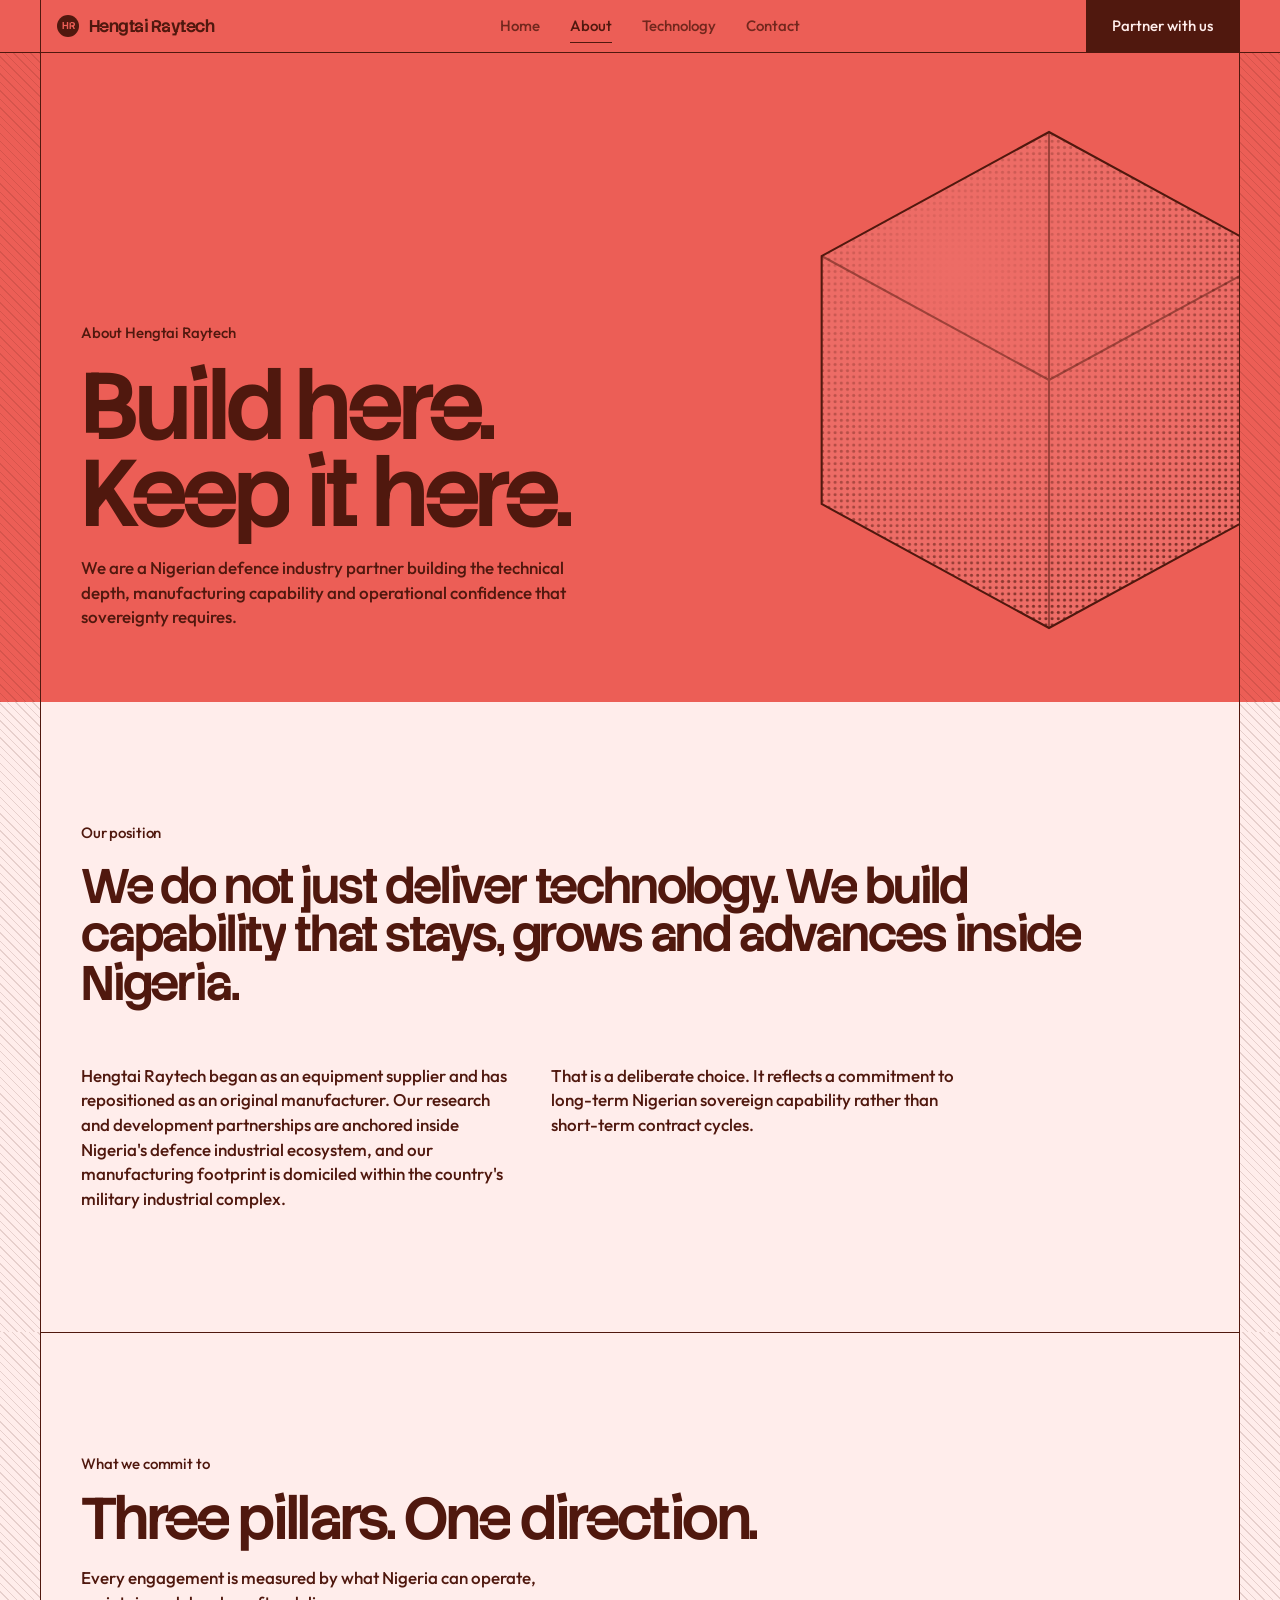
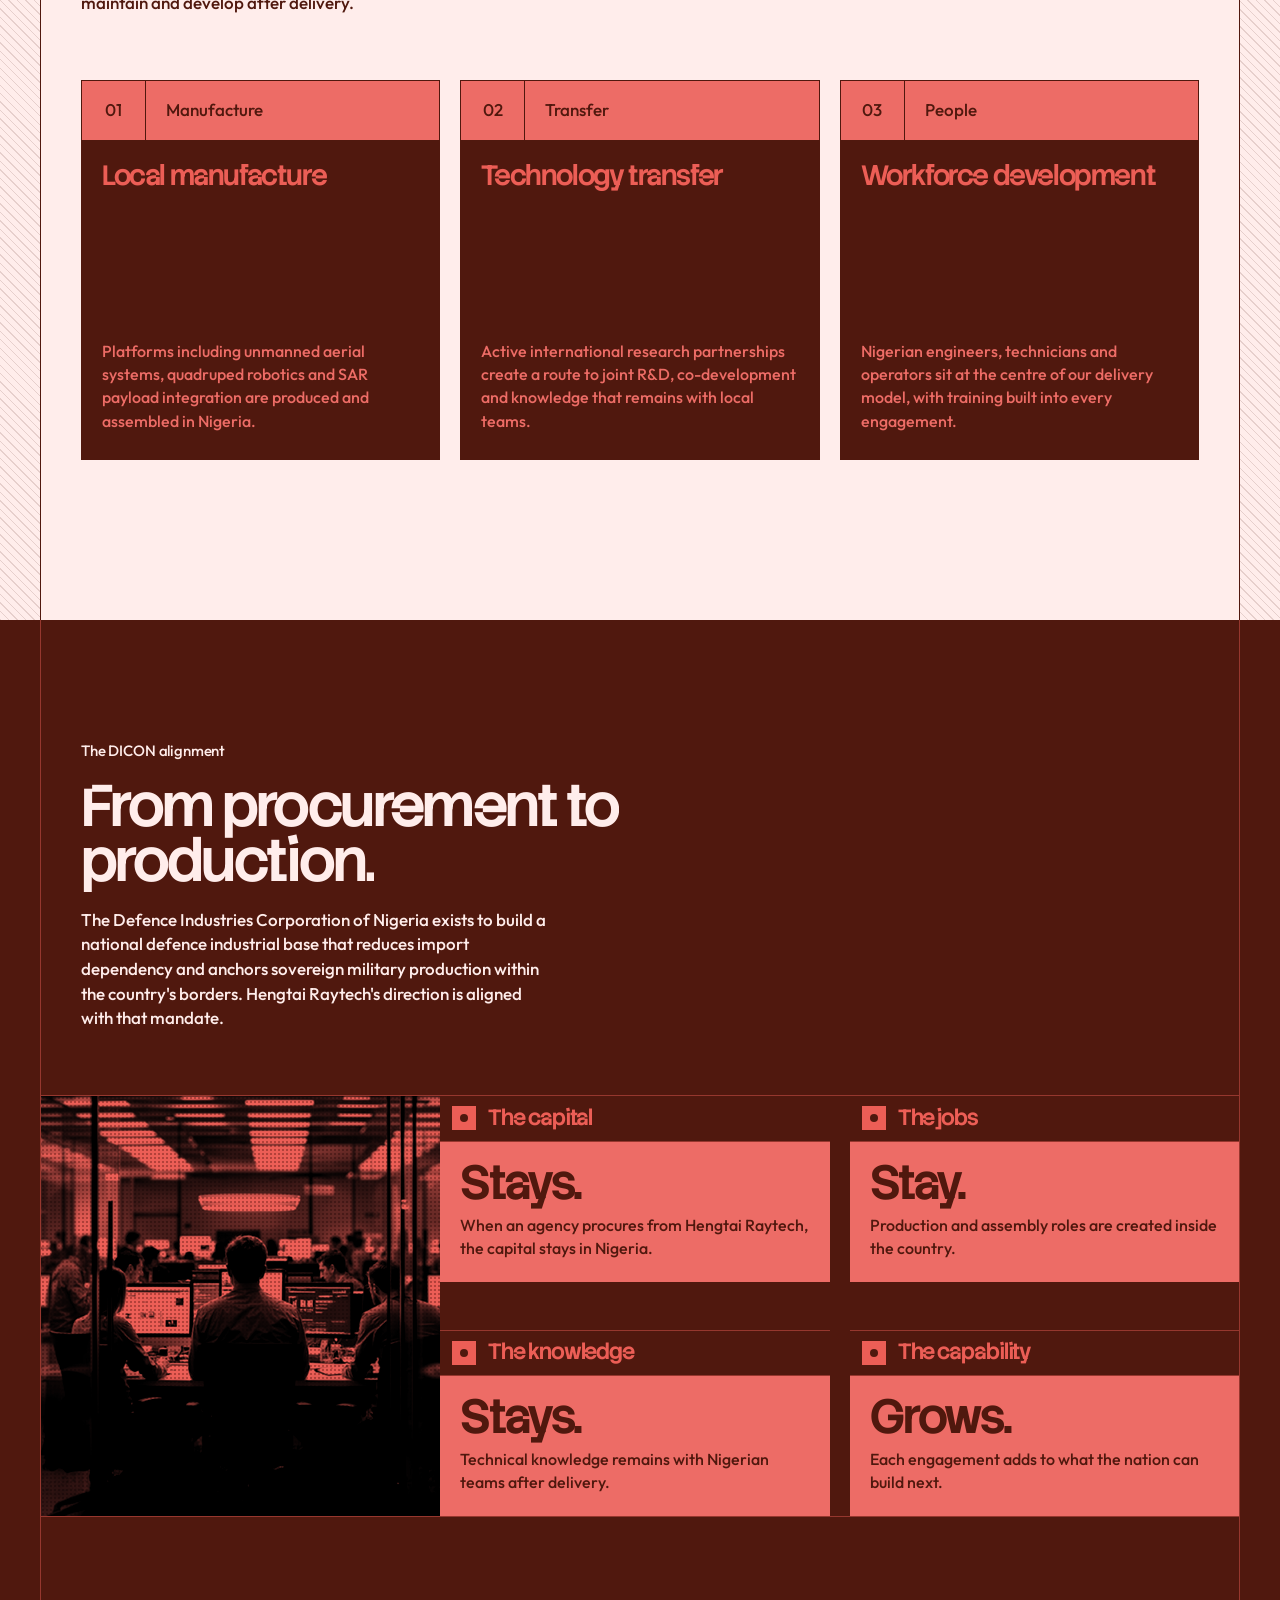
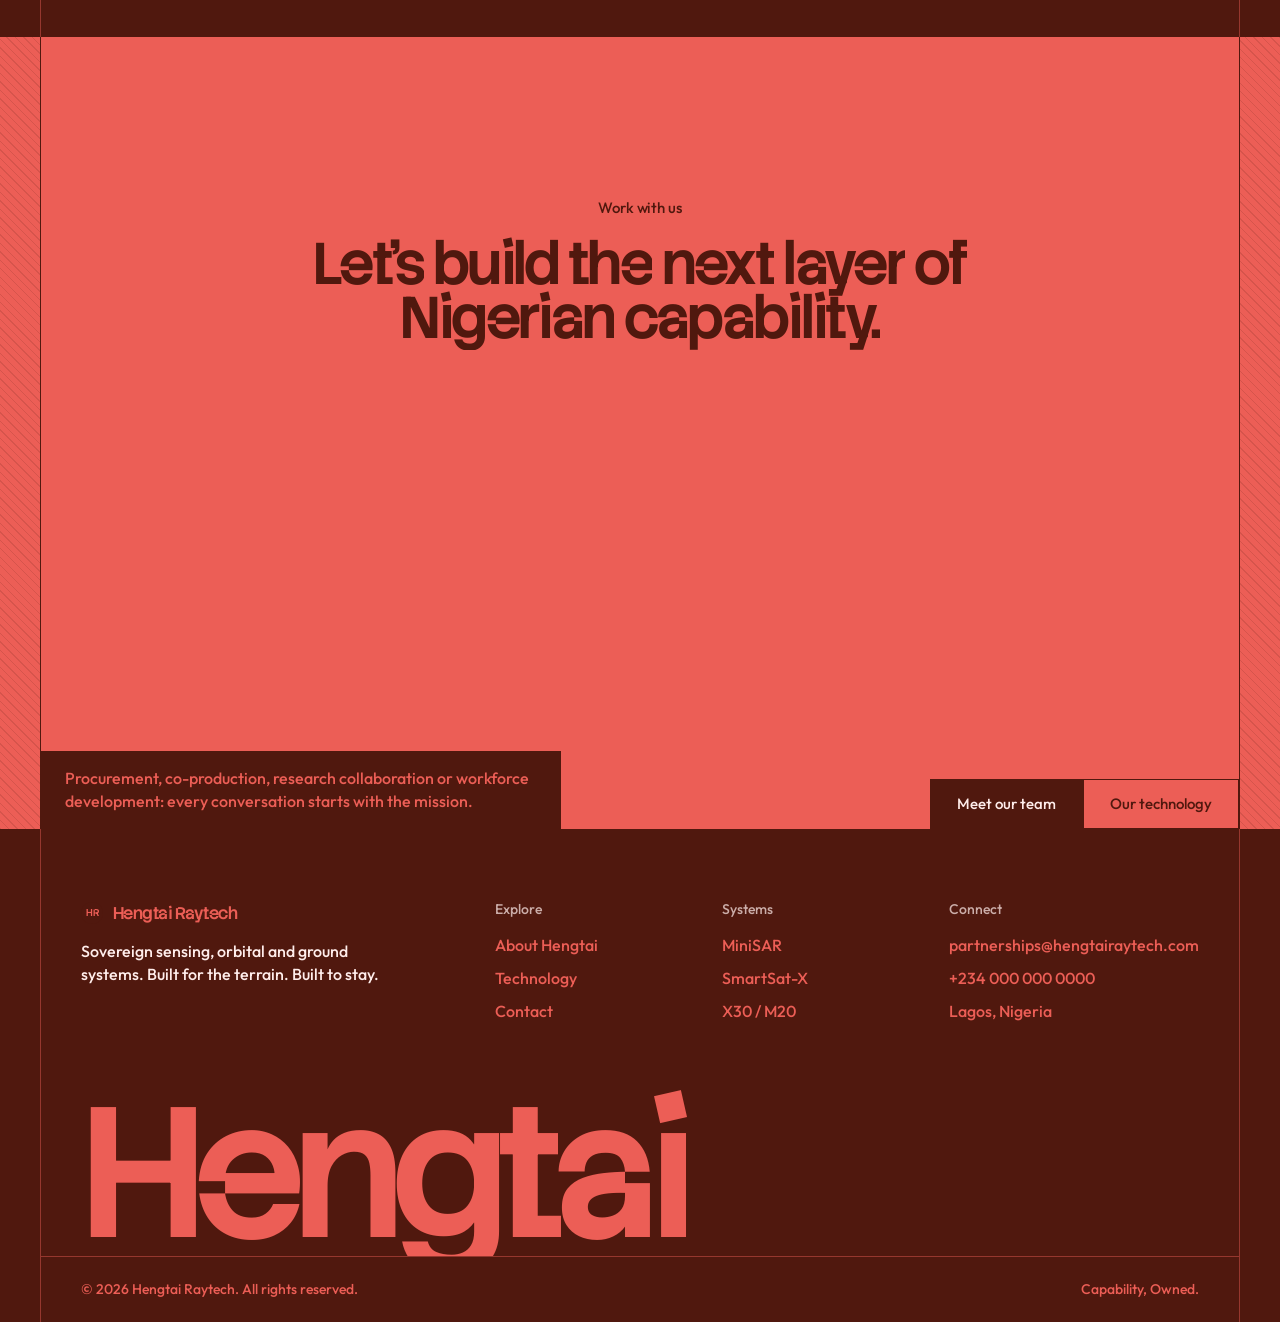
==== about.html @ 017bd83e "Build Hengtai Raytech site with new framed coral design Four static pages (home, about, technology, " ====
<!doctype html>
<html lang="en">
<head>
  <meta charset="utf-8">
  <meta name="viewport" content="width=device-width, initial-scale=1">
  <title>About | Hengtai Raytech</title>
  <meta name="description" content="Hengtai Raytech is a Nigerian defence industry partner building sovereign manufacturing, technology transfer and workforce capability.">
  <meta name="theme-color" content="#ec5e56">
  <link rel="preconnect" href="https://fonts.googleapis.com">
  <link rel="preconnect" href="https://fonts.gstatic.com" crossorigin>
  <link rel="stylesheet" href="https://fonts.googleapis.com/css2?family=Stack+Sans+Notch:wght@400..700&family=Outfit:wght@400;500;600&display=swap">
  <link rel="stylesheet" href="assets/css/style.css">
  <link rel="icon" href="assets/img/favicon.svg" type="image/svg+xml">
</head>
<body>

<header class="site-header">
  <div class="frame">
    <a class="brand" href="index.html"><span class="brand__mark">HR</span>Hengtai Raytech</a>
    <nav class="nav" aria-label="Primary">
      <a href="index.html">Home</a>
      <a class="is-active" href="about.html">About</a>
      <a href="service.html">Technology</a>
      <a href="contact.html">Contact</a>
    </nav>
    <a class="header-cta" href="contact.html">Partner with us</a>
    <button class="menu-toggle" type="button" aria-expanded="false">Menu</button>
  </div>
</header>

<main>

  <!-- Hero -->
  <section class="band band--signal hero hero--short" data-header="signal">
    <div class="frame">
      <div class="hero__visual" aria-hidden="true">
        <svg class="globe" viewBox="0 0 600 600">
          <defs>
            <pattern id="dots-a" width="6" height="6" patternUnits="userSpaceOnUse"><circle cx="3" cy="3" r="1.5" fill="#50180e"/></pattern>
            <radialGradient id="shade-a" cx="35%" cy="32%" r="75%">
              <stop offset="0" stop-color="#fff" stop-opacity="0"/><stop offset=".55" stop-color="#fff" stop-opacity=".45"/><stop offset="1" stop-color="#fff" stop-opacity="1"/>
            </radialGradient>
            <mask id="mask-a"><rect width="600" height="600" fill="url(#shade-a)"/></mask>
          </defs>
          <g class="spin" fill="none" stroke="#50180e" stroke-width="2">
            <path d="M300 60 L520 180 V420 L300 540 L80 420 V180 Z" fill="#ed6c66"/>
            <path d="M300 60 V300 M300 300 L520 180 M300 300 L80 180 M300 300 V540" stroke-opacity=".5"/>
          </g>
          <path d="M300 60 L520 180 V420 L300 540 L80 420 V180 Z" fill="url(#dots-a)" mask="url(#mask-a)"/>
        </svg>
      </div>
      <div class="hero__body pad">
        <p class="eyebrow fade">About Hengtai Raytech</p>
        <h1 class="display reveal">Build here.<br>Keep it here.</h1>
        <p class="lede fade">We are a Nigerian defence industry partner building the technical depth, manufacturing capability and operational confidence that sovereignty requires.</p>
      </div>
    </div>
  </section>

  <!-- Position -->
  <section class="band band--blush" data-header="blush">
    <div class="frame">
      <div class="statement">
        <p class="eyebrow fade">Our position</p>
        <p class="big reveal">We do not just deliver technology. We build capability that stays, grows and advances inside Nigeria.</p>
        <div class="cols fade">
          <p>Hengtai Raytech began as an equipment supplier and has repositioned as an original manufacturer. Our research and development partnerships are anchored inside Nigeria's defence industrial ecosystem, and our manufacturing footprint is domiciled within the country's military industrial complex.</p>
          <p>That is a deliberate choice. It reflects a commitment to long-term Nigerian sovereign capability rather than short-term contract cycles.</p>
        </div>
      </div>
    </div>
  </section>

  <!-- Pillars -->
  <section class="band band--blush" data-header="blush">
    <div class="frame pad" style="border-top:1px solid var(--ink)">
      <div class="head-block">
        <p class="eyebrow fade">What we commit to</p>
        <h2 class="title reveal">Three pillars. One direction.</h2>
        <p class="lede fade">Every engagement is measured by what Nigeria can operate, maintain and develop after delivery.</p>
      </div>
      <div class="cards">
        <article class="card fade">
          <div class="card__bar"><b>01</b><span>Manufacture</span></div>
          <div class="card__body"><h3>Local manufacture</h3><p>Platforms including unmanned aerial systems, quadruped robotics and SAR payload integration are produced and assembled in Nigeria.</p></div>
        </article>
        <article class="card fade">
          <div class="card__bar"><b>02</b><span>Transfer</span></div>
          <div class="card__body"><h3>Technology transfer</h3><p>Active international research partnerships create a route to joint R&amp;D, co-development and knowledge that remains with local teams.</p></div>
        </article>
        <article class="card fade">
          <div class="card__bar"><b>03</b><span>People</span></div>
          <div class="card__body"><h3>Workforce development</h3><p>Nigerian engineers, technicians and operators sit at the centre of our delivery model, with training built into every engagement.</p></div>
        </article>
      </div>
      <div class="after-cards"></div>
    </div>
  </section>

  <!-- DICON alignment -->
  <section class="band band--ink" data-header="ink">
    <div class="frame">
      <div class="head-block pad">
        <p class="eyebrow fade">The DICON alignment</p>
        <h2 class="title reveal">From procurement to production.</h2>
        <p class="lede fade">The Defence Industries Corporation of Nigeria exists to build a national defence industrial base that reduces import dependency and anchors sovereign military production within the country's borders. Hengtai Raytech's direction is aligned with that mandate.</p>
      </div>
      <div class="split">
        <div class="split__media">
          <img src="assets/img/operations.jpg" alt="Operations team monitoring systems in a control room" loading="lazy">
        </div>
        <div class="tiles">
          <div class="tile fade">
            <div class="tile__head"><span class="tile__icon"></span><h3>The capital</h3></div>
            <div class="tile__body"><span class="tile__value">Stays.</span>When an agency procures from Hengtai Raytech, the capital stays in Nigeria.</div>
          </div>
          <div class="tile fade">
            <div class="tile__head"><span class="tile__icon"></span><h3>The jobs</h3></div>
            <div class="tile__body"><span class="tile__value">Stay.</span>Production and assembly roles are created inside the country.</div>
          </div>
          <div class="tile fade">
            <div class="tile__head"><span class="tile__icon"></span><h3>The knowledge</h3></div>
            <div class="tile__body"><span class="tile__value">Stays.</span>Technical knowledge remains with Nigerian teams after delivery.</div>
          </div>
          <div class="tile fade">
            <div class="tile__head"><span class="tile__icon"></span><h3>The capability</h3></div>
            <div class="tile__body"><span class="tile__value">Grows.</span>Each engagement adds to what the nation can build next.</div>
          </div>
        </div>
      </div>
      <div style="height:120px"></div>
    </div>
  </section>

  <!-- CTA -->
  <section class="band band--signal cta" data-header="signal">
    <div class="frame">
      <div class="head-block head-block--center pad">
        <p class="eyebrow fade">Work with us</p>
        <h2 class="title reveal">Let's build the next layer of Nigerian capability.</h2>
      </div>
      <div class="cta__bottom">
        <p class="cta__note">Procurement, co-production, research collaboration or workforce development: every conversation starts with the mission.</p>
        <div class="btns"><a class="btn" href="contact.html">Meet our team</a><a class="btn btn--line" href="service.html">Our technology</a></div>
      </div>
    </div>
  </section>

</main>

<footer class="footer" style="position:relative;z-index:4">
  <div class="frame">
    <div class="footer__grid">
      <div>
        <a class="brand" href="index.html" style="padding-left:0"><span class="brand__mark">HR</span>Hengtai Raytech</a>
        <p class="footer__tag">Sovereign sensing, orbital and ground systems. Built for the terrain. Built to stay.</p>
      </div>
      <div><h4>Explore</h4><a href="about.html">About Hengtai</a><a href="service.html">Technology</a><a href="contact.html">Contact</a></div>
      <div><h4>Systems</h4><a href="service.html#minisar">MiniSAR</a><a href="service.html#smartsat">SmartSat-X</a><a href="service.html#ground">X30 / M20</a></div>
      <div><h4>Connect</h4><a href="mailto:partnerships@hengtairaytech.com">partnerships@hengtairaytech.com</a><a href="tel:+2340000000000">+234 000 000 0000</a><a href="contact.html">Lagos, Nigeria</a></div>
    </div>
    <div class="footer__word" aria-hidden="true">Hengtai</div>
    <div class="footer__base"><span>© <span data-year>2026</span> Hengtai Raytech. All rights reserved.</span><span>Capability, Owned.</span></div>
  </div>
</footer>

<script src="assets/js/main.js"></script>
</body>
</html>
---- assets/css/style.css ----
/* Hengtai Raytech — sitewide styles */

:root {
  --ink: #50180e;          /* deep oxide brown */
  --ink-deep: #3a0f08;
  --signal: #ec5e56;       /* primary coral */
  --signal-soft: #ed6c66;
  --blush: #ffedeb;
  --cream: #f6f2e5;
  --mute: #957d83;
  --line: rgba(80, 24, 14, 1);
  --frame: 1200px;
  --gutter: 40px;
  --head: 'Stack Sans Notch', 'Archivo', 'Helvetica Neue', Arial, sans-serif;
  --body: 'Outfit', 'Helvetica Neue', Arial, sans-serif;
  --ease: cubic-bezier(.2, .7, .1, 1);
}

*, *::before, *::after { box-sizing: border-box; }
html { scroll-behavior: smooth; }
body {
  margin: 0;
  font-family: var(--body);
  font-size: 16px;
  line-height: 1.45;
  color: var(--ink);
  background: var(--blush);
  -webkit-font-smoothing: antialiased;
  overflow-x: hidden;
}
img { max-width: 100%; display: block; }
a { color: inherit; text-decoration: none; }
h1, h2, h3, h4 { font-family: var(--head); font-weight: 600; margin: 0; letter-spacing: -0.045em; line-height: .92; }
p { margin: 0; }
button, input, select, textarea { font: inherit; color: inherit; }

/* ---------- Frame: centred column with rule lines + hatched gutters ---------- */
.band { position: relative; }
.band::before {
  content: '';
  position: absolute; inset: 0;
  background-image: repeating-linear-gradient(45deg, currentColor 0 1px, transparent 1px 6px);
  opacity: .14;
  pointer-events: none;
}
.frame {
  position: relative;
  max-width: var(--frame);
  margin: 0 auto;
  border-left: 1px solid var(--line);
  border-right: 1px solid var(--line);
}
.pad { padding: 0 var(--gutter); }

.band--signal { background: var(--signal); color: var(--ink); }
.band--signal .frame { background: var(--signal); }
.band--soft { background: var(--signal-soft); color: var(--ink); }
.band--soft .frame { background: var(--signal-soft); }
.band--blush { background: var(--blush); color: var(--ink); }
.band--blush .frame { background: var(--blush); }
.band--ink { background: var(--ink); color: var(--signal); --line: var(--signal); }
.band--ink::before { opacity: 0; }
.band--ink .frame { background: var(--ink); border-color: rgba(236, 94, 86, .45); }
.band--ink .lede, .band--ink .eyebrow { color: var(--blush); }

/* ---------- Type ---------- */
.eyebrow { font-size: 15px; font-weight: 500; letter-spacing: -0.01em; margin-bottom: 18px; }
.display { font-size: clamp(48px, 7.4vw, 104px); }
.title { font-size: clamp(38px, 4.6vw, 64px); }
.title--sm { font-size: clamp(30px, 3.4vw, 46px); }
.lede { font-size: 17px; font-weight: 500; max-width: 470px; margin-top: 20px; }
.band--ink .title, .band--ink .display { color: var(--blush); }

.head-block { padding-top: 120px; padding-bottom: 64px; max-width: 760px; }
.head-block--center { margin: 0 auto; text-align: center; }
.head-block--center .lede { margin-left: auto; margin-right: auto; }

/* word reveal */
.reveal .w { display: inline-block; overflow: hidden; vertical-align: top; padding-bottom: .08em; margin-bottom: -.08em; }
.reveal .w > span { display: inline-block; transform: translateY(115%); transition: transform .9s var(--ease); transition-delay: calc(var(--i) * 45ms); }
.reveal.is-in .w > span { transform: none; }
.fade { opacity: 0; transform: translateY(24px); transition: opacity .8s var(--ease), transform .8s var(--ease); }
.fade.is-in { opacity: 1; transform: none; }
@media (prefers-reduced-motion: reduce) {
  .reveal .w > span, .fade { transform: none !important; opacity: 1 !important; transition: none !important; }
  .marquee__track { animation: none !important; }
}

/* ---------- Buttons ---------- */
.btns { display: flex; flex-wrap: wrap; gap: 8px; margin-top: 28px; }
.btn {
  position: relative; overflow: hidden;
  display: inline-flex; align-items: center; gap: 10px;
  height: 50px; padding: 0 26px;
  font-size: 15px; font-weight: 500;
  background: var(--ink); color: var(--blush);
  border: 1px solid var(--ink);
  cursor: pointer;
}
.btn span { position: relative; z-index: 1; transition: color .35s var(--ease); }
.btn::after {
  content: ''; position: absolute; inset: 0;
  background: var(--signal);
  transform: translateY(101%);
  transition: transform .45s var(--ease);
}
.btn:hover::after { transform: none; }
.btn:hover span { color: var(--ink); }
.btn--line { background: transparent; color: var(--ink); }
.btn--line::after { background: var(--ink); }
.btn--line:hover span { color: var(--blush); }
.btn--signal { background: var(--signal); color: var(--ink); border-color: var(--signal); }
.btn--signal::after { background: var(--blush); }
.btn--signal:hover span { color: var(--ink); }
.btn--ghost-signal { background: transparent; color: var(--signal); border-color: var(--signal); }
.btn--ghost-signal::after { background: var(--signal); }
.btn--ghost-signal:hover span { color: var(--ink); }

/* ---------- Header ---------- */
.site-header {
  position: fixed; top: 0; left: 0; right: 0; z-index: 50;
  background: var(--signal);
  border-bottom: 1px solid var(--ink);
  transition: background .3s;
}
.site-header .frame { display: flex; align-items: stretch; height: 52px; background: transparent; }
.brand { display: flex; align-items: center; gap: 10px; padding-left: 16px; font-family: var(--head); font-weight: 600; font-size: 17px; letter-spacing: -0.03em; }
.brand__mark { display: grid; place-items: center; width: 22px; height: 22px; border-radius: 50%; background: var(--ink); color: var(--signal); font-size: 10px; letter-spacing: 0; }
.nav { display: flex; align-items: center; gap: 30px; margin: 0 auto; font-size: 15px; font-weight: 500; }
.nav a { position: relative; opacity: .78; transition: opacity .2s; }
.nav a:hover, .nav a.is-active { opacity: 1; }
.nav a.is-active::after { content: ''; position: absolute; left: 0; right: 0; bottom: -6px; height: 1px; background: currentColor; }
.header-cta { display: flex; align-items: center; padding: 0 26px; background: var(--ink); color: var(--blush); font-weight: 500; font-size: 15px; transition: background .3s, color .3s; }
.header-cta:hover { background: var(--blush); color: var(--ink); }
.menu-toggle { display: none; margin-left: auto; background: none; border: 0; border-left: 1px solid var(--ink); padding: 0 20px; font-weight: 600; cursor: pointer; }

/* ---------- Hero ---------- */
.hero { min-height: 100vh; min-height: 100svh; display: flex; }
.hero .frame { display: flex; flex-direction: column; justify-content: flex-end; width: 100%; padding-top: 52px; overflow: hidden; }
.hero__body { position: relative; z-index: 2; padding-bottom: 72px; max-width: 900px; }
.hero__body .lede { max-width: 520px; }
.hero__visual { position: absolute; right: -120px; top: 14%; width: min(64vw, 760px); aspect-ratio: 1; z-index: 1; pointer-events: none; }
.hero--short { min-height: 78vh; }
.hero--short .hero__visual { width: min(54vw, 620px); top: 10%; }
.hero__note { position: absolute; z-index: 2; right: var(--gutter); top: 96px; font-size: 13px; font-weight: 600; letter-spacing: .04em; text-align: right; line-height: 1.5; }

.globe { width: 100%; height: 100%; }
.globe .spin { transform-origin: 50% 50%; animation: spin 90s linear infinite; }
.globe .orbit { transform-origin: 50% 50%; animation: spin 24s linear infinite; }
@keyframes spin { to { transform: rotate(360deg); } }

/* ---------- Marquee strip ---------- */
.strip { background: var(--ink); color: var(--signal); border-top: 1px solid var(--ink); }
.strip .frame { display: flex; align-items: center; height: 64px; border-color: transparent; background: var(--ink); overflow: hidden; }
.strip__label { flex: none; padding: 0 var(--gutter); font-weight: 500; font-size: 15px; white-space: nowrap; }
.marquee { flex: 1; overflow: hidden; mask-image: linear-gradient(90deg, transparent, #000 12%, #000 88%, transparent); -webkit-mask-image: linear-gradient(90deg, transparent, #000 12%, #000 88%, transparent); }
.marquee__track { display: flex; gap: 56px; width: max-content; animation: marquee 32s linear infinite; }
.marquee__item { display: flex; align-items: center; gap: 12px; font-family: var(--head); font-weight: 600; font-size: 20px; letter-spacing: -0.03em; white-space: nowrap; color: var(--blush); }
.marquee__item::before { content: ''; width: 8px; height: 8px; background: var(--signal); }
@keyframes marquee { to { transform: translateX(-50%); } }

/* ---------- Numbered cards (header strip + body) ---------- */
.cards { display: grid; grid-template-columns: repeat(3, 1fr); gap: 20px; padding-bottom: 40px; }
.cards--2 { grid-template-columns: repeat(2, 1fr); }
.card { display: flex; flex-direction: column; background: var(--ink); color: var(--signal); min-height: 380px; border: 1px solid var(--ink); }
.card__bar { display: flex; height: 60px; background: var(--signal-soft); color: var(--ink); border-bottom: 1px solid var(--ink); font-weight: 500; font-size: 17px; }
.card__bar b { display: grid; place-items: center; width: 64px; font-weight: 500; border-right: 1px solid var(--ink); }
.card__bar span { display: flex; align-items: center; padding: 0 20px; }
.card__body { flex: 1; display: flex; flex-direction: column; justify-content: space-between; padding: 22px 20px 26px; gap: 40px; }
.card h3 { font-size: 28px; letter-spacing: -0.05em; }
.card p { color: var(--signal-soft); font-size: 16px; font-weight: 500; }
.card:hover .card__bar { background: var(--blush); }
.card__bar { transition: background .3s; }
.after-cards { padding-bottom: 120px; }

/* ---------- Sticky step stack ---------- */
.steps { border-top: 1px solid rgba(236, 94, 86, .45); }
.step { position: sticky; top: 52px; background: var(--ink); border-bottom: 1px solid rgba(236, 94, 86, .45); }
.step__art { height: 300px; position: relative; overflow: hidden; background: #2e0b05; border-bottom: 1px solid rgba(236, 94, 86, .45); }
.step__art::before {
  content: ''; position: absolute; inset: 0;
  background-image: radial-gradient(rgba(236, 94, 86, .38) 1.1px, transparent 1.4px);
  background-size: 6px 6px;
}
.step__art svg { position: absolute; left: 0; bottom: -60px; width: 100%; height: 360px; }
.step__row { display: grid; grid-template-columns: 1fr 1fr; min-height: 104px; }
.step__name { display: flex; align-items: center; gap: 20px; padding: 0; }
.step__name b { display: grid; place-items: center; width: 64px; height: 64px; margin-left: 0; border: 1px solid rgba(236, 94, 86, .45); border-left: 0; font-weight: 500; font-size: 20px; }
.step__name h3 { font-size: clamp(22px, 2.2vw, 28px); letter-spacing: -0.05em; }
.step__desc { background: var(--signal-soft); color: var(--ink); padding: 18px 20px; font-weight: 500; font-size: 16px; display: flex; align-items: center; }
.steps-gap { height: 20px; background: var(--ink); border-bottom: 1px solid rgba(236, 94, 86, .45); }

/* ---------- Split: halftone image + grid of tiles ---------- */
.split { display: grid; grid-template-columns: 1fr 2fr; border-top: 1px solid rgba(236, 94, 86, .45); border-bottom: 1px solid rgba(236, 94, 86, .45); }
.split__media { position: relative; min-height: 420px; overflow: hidden; background: var(--signal); }
.split__media img { position: absolute; inset: 0; width: 100%; height: 100%; object-fit: cover; filter: grayscale(1) contrast(1.15) brightness(1.1); mix-blend-mode: multiply; }
.split__media::after { content: ''; position: absolute; inset: 0; background-image: radial-gradient(var(--ink) 1px, transparent 1.3px); background-size: 4px 4px; opacity: .35; mix-blend-mode: multiply; }
.tiles { display: grid; grid-template-columns: 1fr 1fr; gap: 0 20px; align-content: space-between; }
.tile { margin-bottom: 0; }
.tile__head { display: flex; align-items: center; gap: 12px; height: 46px; padding-left: 12px; border-bottom: 1px solid rgba(236, 94, 86, .45); border-top: 1px solid rgba(236, 94, 86, .45); }
.tile:nth-child(-n+2) .tile__head { border-top: 0; }
.tile__icon { position: relative; width: 24px; height: 24px; background: var(--signal); }
.tile__icon::after { content: ''; position: absolute; inset: 8px; border-radius: 50%; background: var(--ink); }
.tile__head h3 { font-size: 22px; letter-spacing: -0.05em; color: var(--signal); }
.tile__body { background: var(--signal-soft); color: var(--ink); padding: 16px 20px 22px; font-weight: 500; }
.tile__value { display: block; font-family: var(--head); font-weight: 600; font-size: 48px; letter-spacing: -0.05em; line-height: 1; margin-bottom: 8px; }

/* ---------- Feature panels (sticky, stacked) ---------- */
.feature { position: sticky; top: 52px; min-height: calc(100vh - 52px); }
.feature .frame { min-height: calc(100vh - 52px); display: grid; grid-template-rows: auto 1fr auto; }
.feature__top { padding: 56px var(--gutter) 0; }
.feature__mid { border-top: 1px solid var(--ink); border-bottom: 1px solid var(--ink); display: grid; grid-template-columns: 1.25fr 1fr; align-items: end; padding: 40px var(--gutter); gap: 40px; margin-top: 40px; }
.feature__mid h2 { font-size: clamp(42px, 5.6vw, 84px); }
.feature__mid p { font-size: 17px; font-weight: 500; max-width: 440px; }
.feature__bottom { display: grid; grid-template-columns: 1.25fr 1fr; gap: 40px; padding: 32px var(--gutter) 48px; }
.specs { display: flex; flex-wrap: wrap; gap: 8px; align-self: start; }
.chip { border: 1px solid var(--ink); padding: 6px 12px; font-size: 14px; font-weight: 500; }
.feature__note { font-weight: 500; font-size: 15px; max-width: 420px; }
.feature--a { z-index: 1; } .feature--b { z-index: 2; } .feature--c { z-index: 3; }

/* ---------- Spec table ---------- */
.spec { display: grid; grid-template-columns: repeat(auto-fit, minmax(180px, 1fr)); border-top: 1px solid var(--ink); border-left: 1px solid var(--ink); }
.spec div { border-right: 1px solid var(--ink); border-bottom: 1px solid var(--ink); padding: 16px 18px 20px; }
.spec dt { font-size: 13px; font-weight: 500; opacity: .8; }
.spec dd { margin: 6px 0 0; font-family: var(--head); font-weight: 600; font-size: 26px; letter-spacing: -0.04em; line-height: 1; }
.band--ink .spec, .band--ink .spec div { border-color: rgba(236, 94, 86, .45); }
.band--ink .spec dd { color: var(--blush); }

/* ---------- System rows (technology page) ---------- */
.system { display: grid; grid-template-columns: 1fr 1fr; border-top: 1px solid var(--line); }
.system__copy { padding: 64px var(--gutter); border-right: 1px solid var(--line); }
.system__copy p + p { margin-top: 14px; }
.system__copy .lede { margin-bottom: 16px; }
.system__aside { display: flex; flex-direction: column; justify-content: space-between; }
.system__art { position: relative; flex: 1; min-height: 280px; overflow: hidden; background: #2e0b05; }
.system__art::before { content: ''; position: absolute; inset: 0; background-image: radial-gradient(rgba(236, 94, 86, .38) 1.1px, transparent 1.4px); background-size: 6px 6px; }
.system__art svg { position: absolute; inset: 0; width: 100%; height: 100%; }
.system__aside .spec { border-left: 0; }

.bots { display: grid; grid-template-columns: 1fr 1fr; gap: 20px; padding-bottom: 20px; }
.bot { border: 1px solid var(--ink); background: var(--blush); }
.bot__bar { display: flex; justify-content: space-between; align-items: center; height: 60px; padding: 0 20px; background: var(--ink); color: var(--signal); }
.bot__bar h3 { font-size: 32px; color: var(--blush); }
.bot__bar span { font-weight: 500; }
.bot p { padding: 22px 20px 28px; font-weight: 500; font-size: 17px; }

/* ---------- List rows (applications / process) ---------- */
.rows { border-top: 1px solid var(--line); }
.row { display: grid; grid-template-columns: 90px 1fr 1.2fr; align-items: center; gap: 24px; padding: 26px var(--gutter); border-bottom: 1px solid var(--line); transition: background .3s, color .3s; }
.row b { font-weight: 500; font-size: 15px; }
.row h3 { font-size: clamp(24px, 2.6vw, 36px); }
.row p { font-weight: 500; }
.row:hover { background: var(--ink); color: var(--signal); }
.row:hover p { color: var(--blush); }

/* ---------- Statement ---------- */
.statement { padding: 120px var(--gutter); }
.statement p.big { font-family: var(--head); font-weight: 600; font-size: clamp(30px, 3.8vw, 54px); letter-spacing: -0.045em; line-height: 1; max-width: 1000px; }
.statement .cols { display: grid; grid-template-columns: 1fr 1fr; gap: 40px; margin-top: 56px; max-width: 900px; font-weight: 500; font-size: 17px; }

/* ---------- FAQ ---------- */
.faq { display: grid; grid-template-columns: 1fr 1fr; border-top: 1px solid var(--ink); border-bottom: 1px solid var(--ink); }
.faq__intro { display: flex; flex-direction: column; justify-content: flex-end; padding: 40px var(--gutter) 0; }
.faq__intro .btns { margin-bottom: 0; }
.faq__list { background: var(--ink); color: var(--signal); }
.qa { border-bottom: 1px solid rgba(236, 94, 86, .45); }
.qa:last-child { border-bottom: 0; }
.qa summary { list-style: none; display: flex; justify-content: space-between; align-items: center; gap: 20px; padding: 16px 20px; cursor: pointer; font-family: var(--head); font-weight: 600; font-size: 22px; letter-spacing: -0.045em; line-height: 1.05; }
.qa summary::-webkit-details-marker { display: none; }
.qa summary i { flex: none; position: relative; width: 22px; height: 22px; background: var(--signal); }
.qa summary i::before, .qa summary i::after { content: ''; position: absolute; left: 5px; right: 5px; top: 10px; height: 2px; background: var(--ink); transition: transform .3s var(--ease); }
.qa summary i::after { transform: rotate(90deg); }
.qa[open] summary i::after { transform: rotate(0); }
.qa__a { margin: 0 20px 20px; padding: 16px 18px; background: var(--signal-soft); color: var(--ink); font-weight: 500; }

/* ---------- Contact ---------- */
.contact { display: grid; grid-template-columns: 1fr 1.2fr; border-top: 1px solid var(--line); }
.contact__info { padding: 64px var(--gutter); border-right: 1px solid var(--line); display: flex; flex-direction: column; gap: 28px; }
.contact__info dt { font-size: 14px; font-weight: 500; opacity: .75; }
.contact__info dd { margin: 4px 0 0; font-family: var(--head); font-weight: 600; font-size: 24px; letter-spacing: -0.04em; }
.chips { display: flex; flex-wrap: wrap; gap: 8px; }
.form { background: var(--ink); color: var(--signal); padding: 40px; display: grid; gap: 18px; }
.form__bar { display: flex; justify-content: space-between; font-weight: 500; color: var(--blush); padding-bottom: 14px; border-bottom: 1px solid rgba(236, 94, 86, .45); }
.form label { display: grid; gap: 8px; font-size: 14px; font-weight: 500; }
.form input, .form select, .form textarea {
  width: 100%; padding: 14px 16px;
  background: transparent; color: var(--blush);
  border: 1px solid rgba(236, 94, 86, .55); border-radius: 0;
  outline: none; transition: border-color .2s, background .2s;
}
.form select option { color: var(--ink); }
.form textarea { min-height: 140px; resize: vertical; }
.form input::placeholder, .form textarea::placeholder { color: rgba(255, 237, 235, .45); }
.form input:focus, .form select:focus, .form textarea:focus { border-color: var(--signal); background: rgba(236, 94, 86, .08); }
.form .two { display: grid; grid-template-columns: 1fr 1fr; gap: 18px; }

/* ---------- Final CTA ---------- */
.cta .frame { min-height: 88vh; display: flex; flex-direction: column; justify-content: space-between; }
.cta .head-block { padding-top: 160px; }
.cta__bottom { display: flex; justify-content: space-between; align-items: flex-end; gap: 20px; flex-wrap: wrap; }
.cta__note { background: var(--ink); color: var(--signal); padding: 16px 24px; max-width: 520px; font-weight: 500; }
.cta__bottom .btns { margin: 0; gap: 0; }

/* ---------- Footer ---------- */
.footer { background: var(--ink); color: var(--signal); }
.footer .frame { border-color: rgba(236, 94, 86, .45); background: var(--ink); }
.footer__grid { display: grid; grid-template-columns: 2fr repeat(3, 1fr); gap: 40px; padding: 72px var(--gutter) 56px; }
.footer__grid h4 { font-family: var(--body); font-size: 14px; letter-spacing: 0; font-weight: 500; color: var(--blush); opacity: .7; margin-bottom: 16px; line-height: 1.2; }
.footer__grid a { display: block; font-weight: 500; margin-bottom: 10px; transition: color .2s; }
.footer__grid a:hover { color: var(--blush); }
.footer__tag { max-width: 300px; font-weight: 500; color: var(--blush); margin-top: 14px; }
.footer__word { font-family: var(--head); font-weight: 600; font-size: clamp(64px, 14.5vw, 210px); letter-spacing: -0.065em; line-height: .9; padding: 0 var(--gutter); color: var(--signal); white-space: nowrap; overflow: hidden; }
.footer__base { display: flex; justify-content: space-between; gap: 20px; flex-wrap: wrap; padding: 22px var(--gutter); border-top: 1px solid rgba(236, 94, 86, .45); font-size: 14px; font-weight: 500; }

/* ---------- Responsive ---------- */
@media (max-width: 1240px) {
  .frame { margin: 0 20px; }
}
@media (max-width: 960px) {
  :root { --gutter: 24px; }
  .nav, .header-cta { display: none; }
  .menu-toggle { display: block; }
  .site-header.is-open .nav {
    display: flex; flex-direction: column; align-items: flex-start; gap: 0;
    position: absolute; top: 52px; left: 0; right: 0; margin: 0;
    background: var(--ink); color: var(--signal);
  }
  .site-header.is-open .nav a { width: 100%; padding: 18px 24px; border-bottom: 1px solid rgba(236, 94, 86, .45); font-size: 22px; font-family: var(--head); letter-spacing: -0.04em; opacity: 1; }
  .site-header.is-open .nav a.is-active::after { display: none; }
  .cards, .cards--2, .bots { grid-template-columns: 1fr; }
  .card { min-height: 280px; }
  .split, .system, .contact, .faq { grid-template-columns: 1fr; }
  .split__media { min-height: 260px; }
  .system__copy, .contact__info { border-right: 0; }
  .tiles { grid-template-columns: 1fr; }
  .tile:nth-child(2) .tile__head { border-top: 1px solid rgba(236, 94, 86, .45); }
  .feature__mid, .feature__bottom { grid-template-columns: 1fr; gap: 24px; }
  .feature { position: relative; top: 0; min-height: 0; }
  .feature .frame { min-height: 0; }
  .step__row { grid-template-columns: 1fr; }
  .step__art { height: 200px; }
  .step__art svg { height: 260px; }
  .row { grid-template-columns: 1fr; gap: 8px; }
  .statement .cols { grid-template-columns: 1fr; }
  .footer__grid { grid-template-columns: 1fr 1fr; }
  .faq__intro { padding-bottom: 40px; }
  .hero__visual { right: -30%; top: 12%; width: 110vw; opacity: .75; }
  .hero__note { display: none; }
  .head-block { padding-top: 88px; }
}
@media (max-width: 600px) {
  .frame { margin: 0; border-left: 0; border-right: 0; }
  .strip__label { display: none; }
  .form { padding: 24px; }
  .form .two { grid-template-columns: 1fr; }
  .cta__bottom .btns { width: 100%; }
  .footer__grid { grid-template-columns: 1fr; }
  .brand { padding-left: 16px; }
}

/* Header tone follows the section beneath it */
.site-header[data-tone="ink"] { background: var(--ink); color: var(--signal); border-color: rgba(236, 94, 86, .45); }
.site-header[data-tone="ink"] .header-cta { background: var(--signal); color: var(--ink); }
.site-header[data-tone="ink"] .brand__mark { background: var(--signal); color: var(--ink); }
.site-header[data-tone="ink"] .menu-toggle { border-color: rgba(236, 94, 86, .45); }
.site-header[data-tone="blush"] { background: var(--blush); }
.band--ink .rows, .band--ink .row { border-color: rgba(236, 94, 86, .45); }
.band--ink .row p { color: var(--blush); }
.band--ink .row:hover { background: var(--signal); color: var(--ink); }
.band--ink .row:hover p { color: var(--ink); }
.band--ink .system__copy p:not(.eyebrow):not(.lede) { color: var(--blush); }
.band--ink .system__copy { border-color: rgba(236, 94, 86, .45); }
.band--ink .system { border-color: rgba(236, 94, 86, .45); }
.footer__grid a.brand { display: flex; }
.contact__info dd { overflow-wrap: anywhere; }
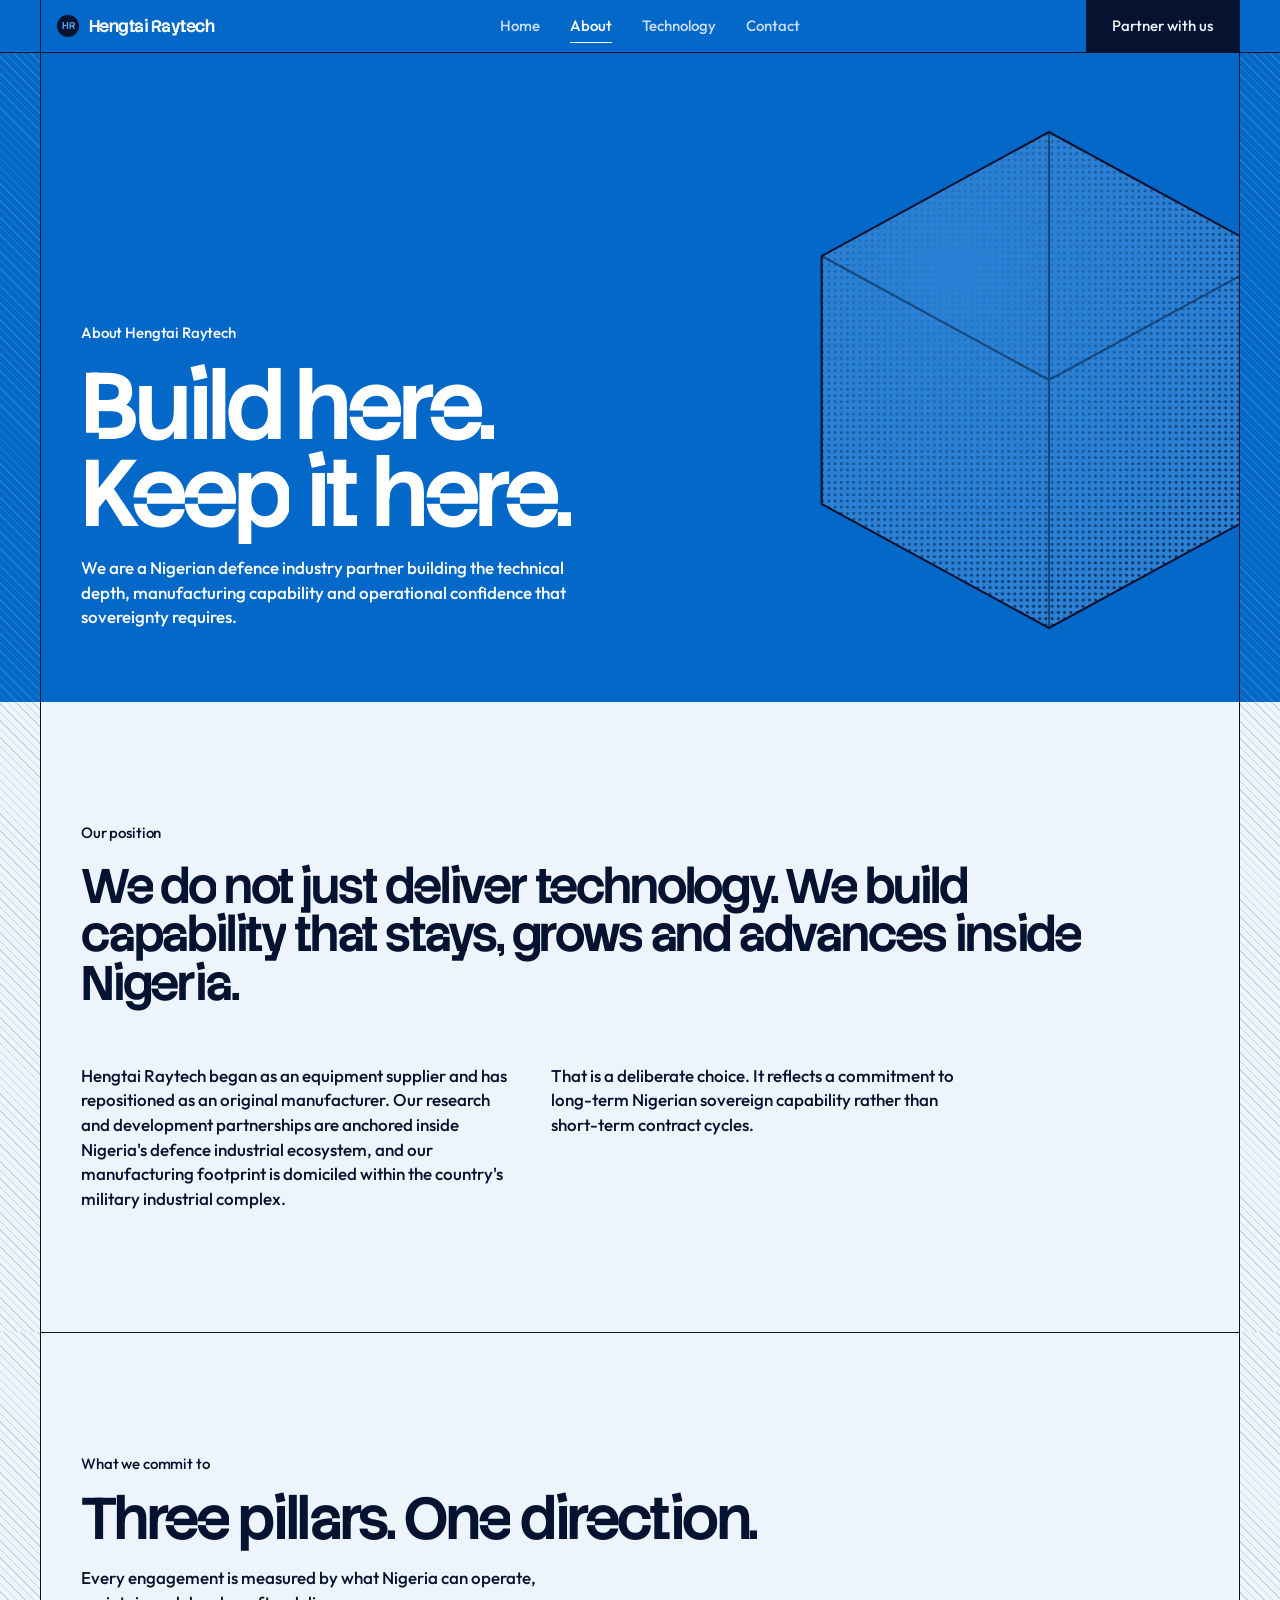
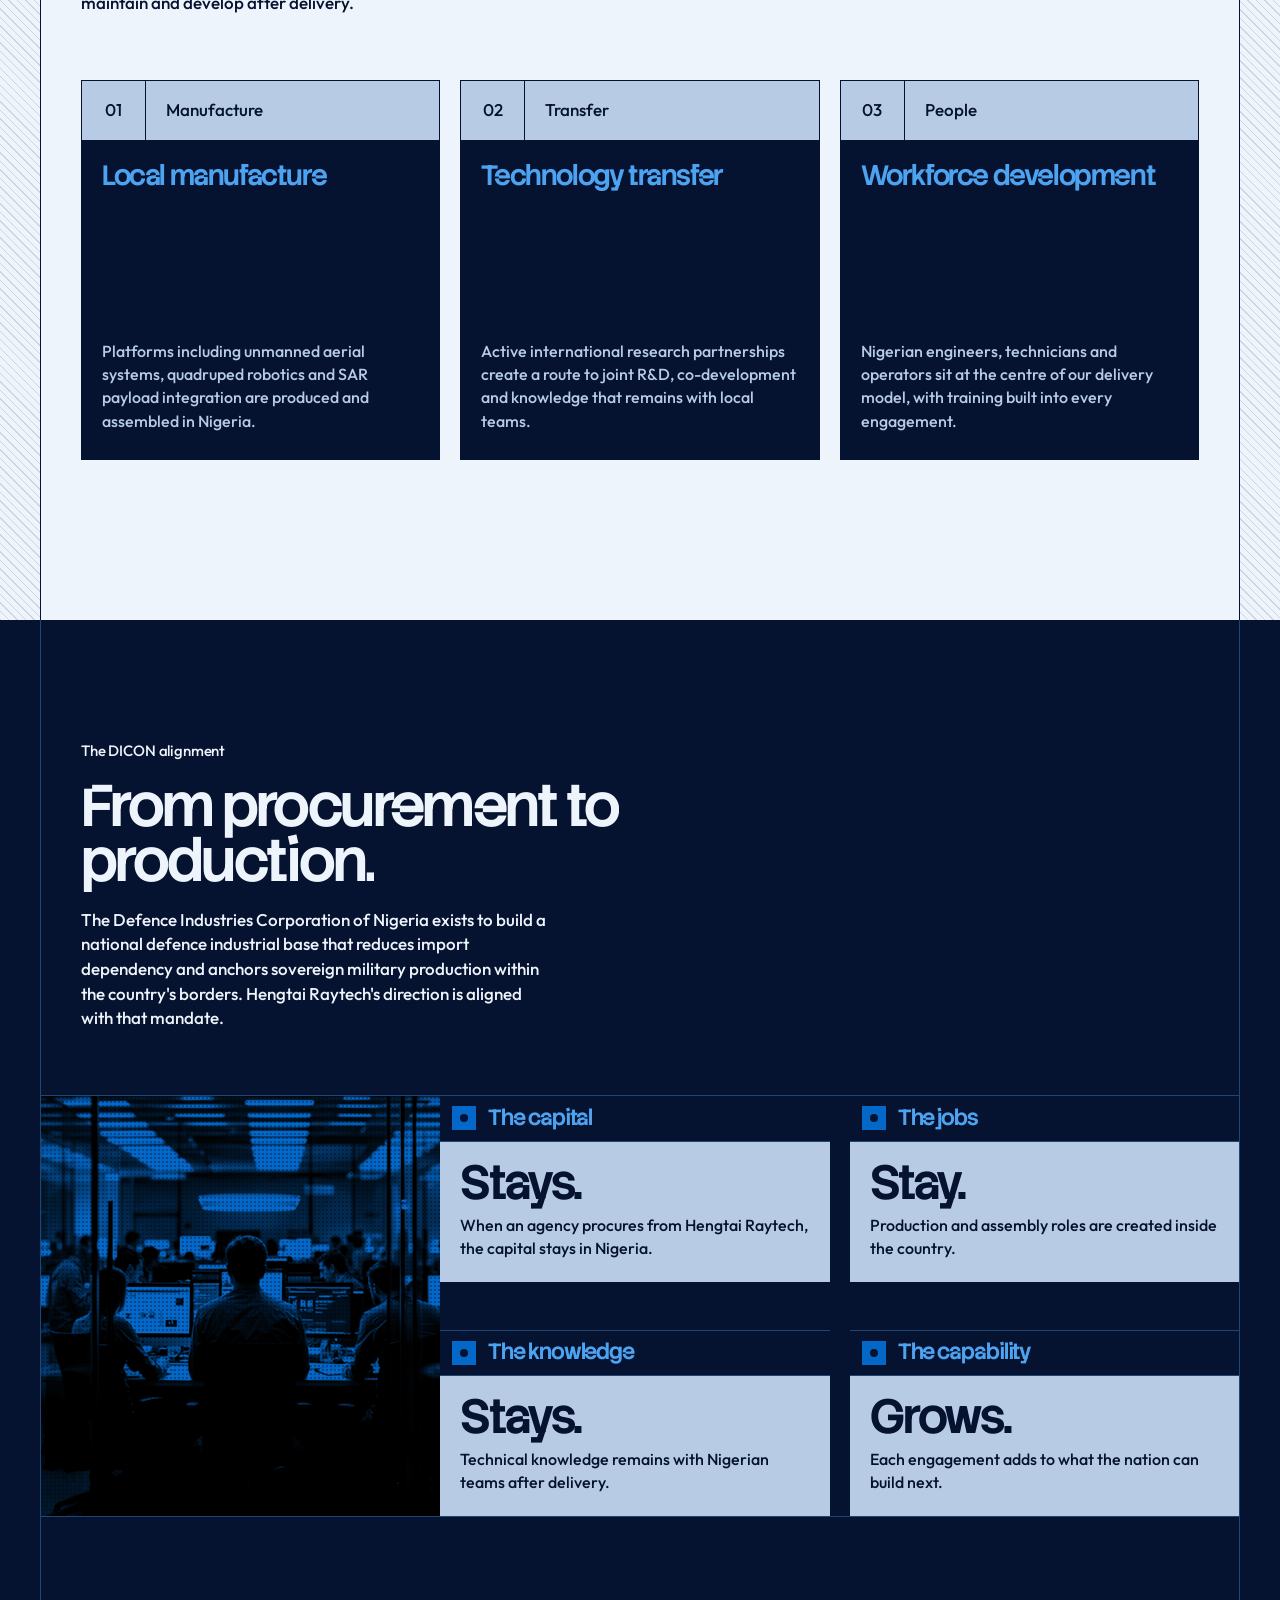
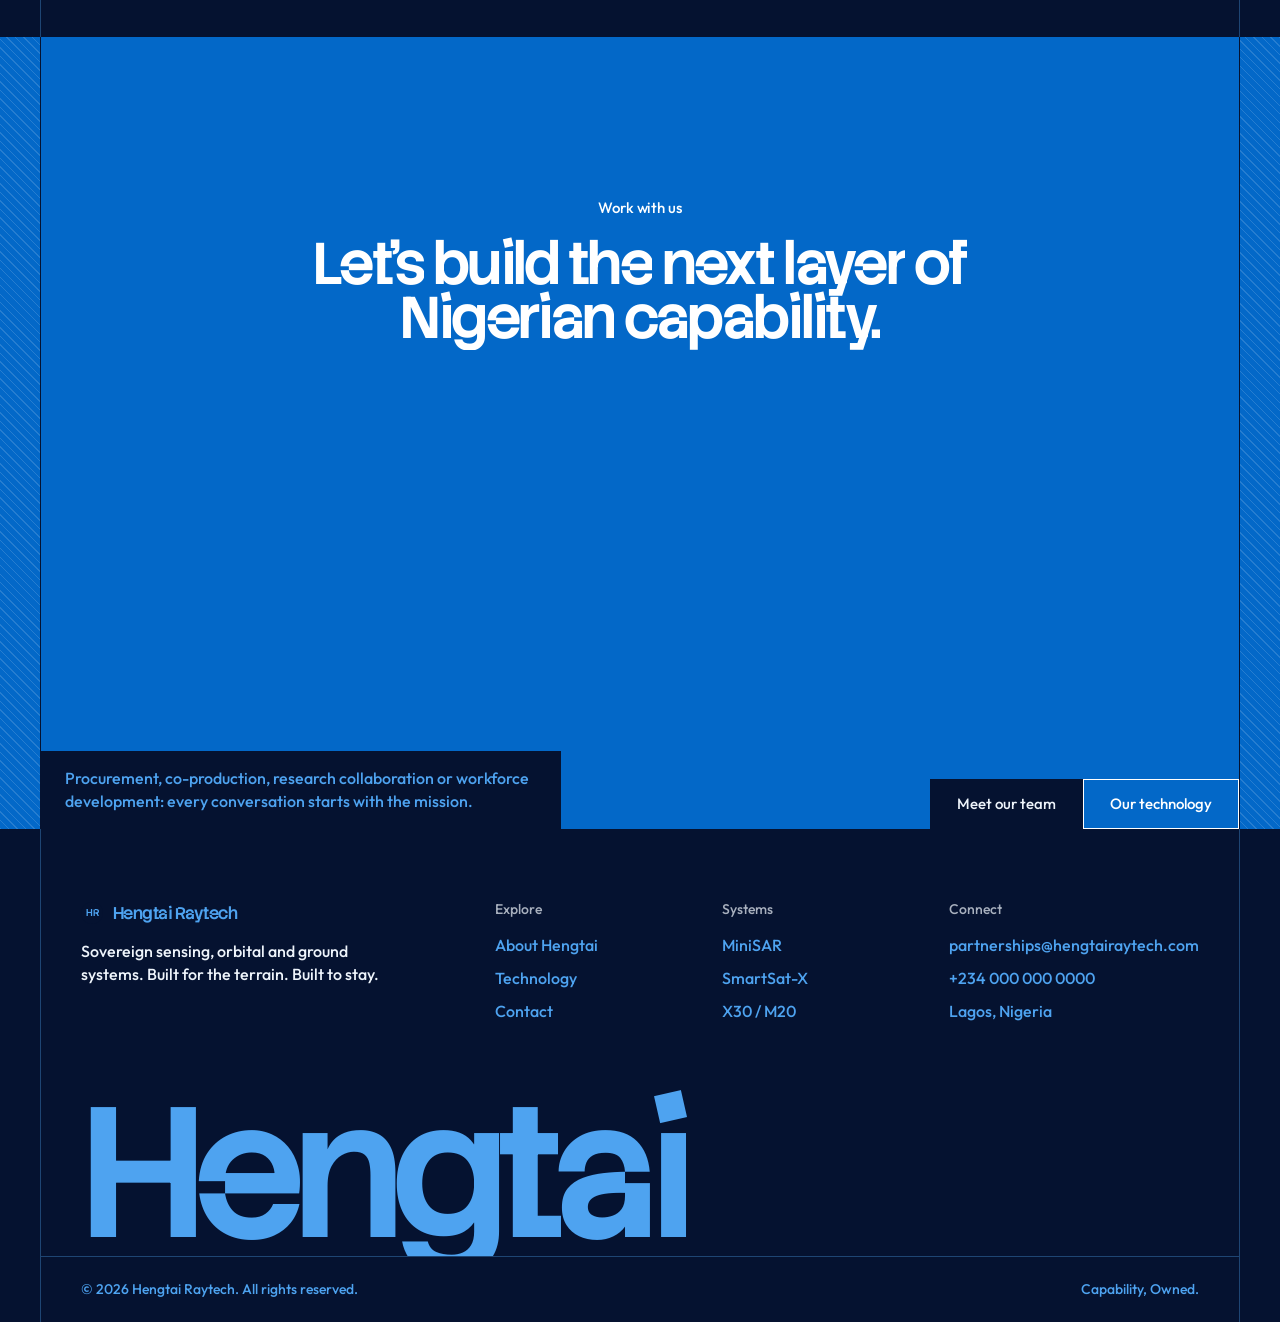
==== commit 082b1172: "Switch palette to Hengtai brand blue Replace the coral and oxide palette with the brand blue (#0368c" ====
--- a/about.html
+++ b/about.html
@@ -5,7 +5,7 @@
   <meta name="viewport" content="width=device-width, initial-scale=1">
   <title>About | Hengtai Raytech</title>
   <meta name="description" content="Hengtai Raytech is a Nigerian defence industry partner building sovereign manufacturing, technology transfer and workforce capability.">
-  <meta name="theme-color" content="#ec5e56">
+  <meta name="theme-color" content="#0368c8">
   <link rel="preconnect" href="https://fonts.googleapis.com">
   <link rel="preconnect" href="https://fonts.gstatic.com" crossorigin>
   <link rel="stylesheet" href="https://fonts.googleapis.com/css2?family=Stack+Sans+Notch:wght@400..700&family=Outfit:wght@400;500;600&display=swap">
@@ -13,6 +13,7 @@
   <link rel="icon" href="assets/img/favicon.svg" type="image/svg+xml">
 </head>
 <body>
+<a class="skip" href="#main">Skip to content</a>
 
 <header class="site-header">
   <div class="frame">
@@ -28,7 +29,7 @@
   </div>
 </header>
 
-<main>
+<main id="main">
 
   <!-- Hero -->
   <section class="band band--signal hero hero--short" data-header="signal">
@@ -36,14 +37,14 @@
       <div class="hero__visual" aria-hidden="true">
         <svg class="globe" viewBox="0 0 600 600">
           <defs>
-            <pattern id="dots-a" width="6" height="6" patternUnits="userSpaceOnUse"><circle cx="3" cy="3" r="1.5" fill="#50180e"/></pattern>
+            <pattern id="dots-a" width="6" height="6" patternUnits="userSpaceOnUse"><circle cx="3" cy="3" r="1.5" fill="#051230"/></pattern>
             <radialGradient id="shade-a" cx="35%" cy="32%" r="75%">
               <stop offset="0" stop-color="#fff" stop-opacity="0"/><stop offset=".55" stop-color="#fff" stop-opacity=".45"/><stop offset="1" stop-color="#fff" stop-opacity="1"/>
             </radialGradient>
             <mask id="mask-a"><rect width="600" height="600" fill="url(#shade-a)"/></mask>
           </defs>
-          <g class="spin" fill="none" stroke="#50180e" stroke-width="2">
-            <path d="M300 60 L520 180 V420 L300 540 L80 420 V180 Z" fill="#ed6c66"/>
+          <g class="spin" fill="none" stroke="#051230" stroke-width="2">
+            <path d="M300 60 L520 180 V420 L300 540 L80 420 V180 Z" fill="#2a80d4"/>
             <path d="M300 60 V300 M300 300 L520 180 M300 300 L80 180 M300 300 V540" stroke-opacity=".5"/>
           </g>
           <path d="M300 60 L520 180 V420 L300 540 L80 420 V180 Z" fill="url(#dots-a)" mask="url(#mask-a)"/>
--- a/assets/css/style.css
+++ b/assets/css/style.css
@@ -1,14 +1,13 @@
 /* Hengtai Raytech — sitewide styles */
 
 :root {
-  --ink: #50180e;          /* deep oxide brown */
-  --ink-deep: #3a0f08;
-  --signal: #ec5e56;       /* primary coral */
-  --signal-soft: #ed6c66;
-  --blush: #ffedeb;
-  --cream: #f6f2e5;
-  --mute: #957d83;
-  --line: rgba(80, 24, 14, 1);
+  --ink: #051230;          /* deep navy */
+  --signal: #0368c8;       /* Hengtai brand blue */
+  --on-signal: #ffffff;    /* text on brand blue */
+  --accent: #4ea3f0;       /* blue for text and lines on navy */
+  --signal-soft: #b7cce4;  /* pale blue panels */
+  --blush: #eef4fb;        /* off-white page */
+  --line: var(--ink);
   --frame: 1200px;
   --gutter: 40px;
   --head: 'Stack Sans Notch', 'Archivo', 'Helvetica Neue', Arial, sans-serif;
@@ -52,15 +51,15 @@
 }
 .pad { padding: 0 var(--gutter); }
 
-.band--signal { background: var(--signal); color: var(--ink); }
+.band--signal { background: var(--signal); color: var(--on-signal); }
 .band--signal .frame { background: var(--signal); }
 .band--soft { background: var(--signal-soft); color: var(--ink); }
 .band--soft .frame { background: var(--signal-soft); }
 .band--blush { background: var(--blush); color: var(--ink); }
 .band--blush .frame { background: var(--blush); }
-.band--ink { background: var(--ink); color: var(--signal); --line: var(--signal); }
+.band--ink { background: var(--ink); color: var(--accent); --line: var(--accent); }
 .band--ink::before { opacity: 0; }
-.band--ink .frame { background: var(--ink); border-color: rgba(236, 94, 86, .45); }
+.band--ink .frame { background: var(--ink); border-color: rgba(78, 163, 240, .35); }
 .band--ink .lede, .band--ink .eyebrow { color: var(--blush); }
 
 /* ---------- Type ---------- */
@@ -100,7 +99,7 @@
 .btn span { position: relative; z-index: 1; transition: color .35s var(--ease); }
 .btn::after {
   content: ''; position: absolute; inset: 0;
-  background: var(--signal);
+  background: var(--accent);
   transform: translateY(101%);
   transition: transform .45s var(--ease);
 }
@@ -109,10 +108,10 @@
 .btn--line { background: transparent; color: var(--ink); }
 .btn--line::after { background: var(--ink); }
 .btn--line:hover span { color: var(--blush); }
-.btn--signal { background: var(--signal); color: var(--ink); border-color: var(--signal); }
+.btn--signal { background: var(--signal); color: var(--ink); border-color: var(--accent); }
 .btn--signal::after { background: var(--blush); }
 .btn--signal:hover span { color: var(--ink); }
-.btn--ghost-signal { background: transparent; color: var(--signal); border-color: var(--signal); }
+.btn--ghost-signal { background: transparent; color: var(--accent); border-color: var(--accent); }
 .btn--ghost-signal::after { background: var(--signal); }
 .btn--ghost-signal:hover span { color: var(--ink); }
 
@@ -120,12 +119,13 @@
 .site-header {
   position: fixed; top: 0; left: 0; right: 0; z-index: 50;
   background: var(--signal);
+  color: var(--on-signal);
   border-bottom: 1px solid var(--ink);
-  transition: background .3s;
+  transition: background .3s, color .3s;
 }
 .site-header .frame { display: flex; align-items: stretch; height: 52px; background: transparent; }
 .brand { display: flex; align-items: center; gap: 10px; padding-left: 16px; font-family: var(--head); font-weight: 600; font-size: 17px; letter-spacing: -0.03em; }
-.brand__mark { display: grid; place-items: center; width: 22px; height: 22px; border-radius: 50%; background: var(--ink); color: var(--signal); font-size: 10px; letter-spacing: 0; }
+.brand__mark { display: grid; place-items: center; width: 22px; height: 22px; border-radius: 50%; background: var(--ink); color: var(--accent); font-size: 10px; letter-spacing: 0; }
 .nav { display: flex; align-items: center; gap: 30px; margin: 0 auto; font-size: 15px; font-weight: 500; }
 .nav a { position: relative; opacity: .78; transition: opacity .2s; }
 .nav a:hover, .nav a.is-active { opacity: 1; }
@@ -150,7 +150,7 @@
 @keyframes spin { to { transform: rotate(360deg); } }
 
 /* ---------- Marquee strip ---------- */
-.strip { background: var(--ink); color: var(--signal); border-top: 1px solid var(--ink); }
+.strip { background: var(--ink); color: var(--accent); border-top: 1px solid var(--ink); }
 .strip .frame { display: flex; align-items: center; height: 64px; border-color: transparent; background: var(--ink); overflow: hidden; }
 .strip__label { flex: none; padding: 0 var(--gutter); font-weight: 500; font-size: 15px; white-space: nowrap; }
 .marquee { flex: 1; overflow: hidden; mask-image: linear-gradient(90deg, transparent, #000 12%, #000 88%, transparent); -webkit-mask-image: linear-gradient(90deg, transparent, #000 12%, #000 88%, transparent); }
@@ -162,7 +162,7 @@
 /* ---------- Numbered cards (header strip + body) ---------- */
 .cards { display: grid; grid-template-columns: repeat(3, 1fr); gap: 20px; padding-bottom: 40px; }
 .cards--2 { grid-template-columns: repeat(2, 1fr); }
-.card { display: flex; flex-direction: column; background: var(--ink); color: var(--signal); min-height: 380px; border: 1px solid var(--ink); }
+.card { display: flex; flex-direction: column; background: var(--ink); color: var(--accent); min-height: 380px; border: 1px solid var(--ink); }
 .card__bar { display: flex; height: 60px; background: var(--signal-soft); color: var(--ink); border-bottom: 1px solid var(--ink); font-weight: 500; font-size: 17px; }
 .card__bar b { display: grid; place-items: center; width: 64px; font-weight: 500; border-right: 1px solid var(--ink); }
 .card__bar span { display: flex; align-items: center; padding: 0 20px; }
@@ -174,34 +174,34 @@
 .after-cards { padding-bottom: 120px; }
 
 /* ---------- Sticky step stack ---------- */
-.steps { border-top: 1px solid rgba(236, 94, 86, .45); }
-.step { position: sticky; top: 52px; background: var(--ink); border-bottom: 1px solid rgba(236, 94, 86, .45); }
-.step__art { height: 300px; position: relative; overflow: hidden; background: #2e0b05; border-bottom: 1px solid rgba(236, 94, 86, .45); }
+.steps { border-top: 1px solid rgba(78, 163, 240, .35); }
+.step { position: sticky; top: 52px; background: var(--ink); border-bottom: 1px solid rgba(78, 163, 240, .35); }
+.step__art { height: 300px; position: relative; overflow: hidden; background: #020a1c; border-bottom: 1px solid rgba(78, 163, 240, .35); }
 .step__art::before {
   content: ''; position: absolute; inset: 0;
-  background-image: radial-gradient(rgba(236, 94, 86, .38) 1.1px, transparent 1.4px);
+  background-image: radial-gradient(rgba(78, 163, 240, .3) 1.1px, transparent 1.4px);
   background-size: 6px 6px;
 }
 .step__art svg { position: absolute; left: 0; bottom: -60px; width: 100%; height: 360px; }
 .step__row { display: grid; grid-template-columns: 1fr 1fr; min-height: 104px; }
 .step__name { display: flex; align-items: center; gap: 20px; padding: 0; }
-.step__name b { display: grid; place-items: center; width: 64px; height: 64px; margin-left: 0; border: 1px solid rgba(236, 94, 86, .45); border-left: 0; font-weight: 500; font-size: 20px; }
+.step__name b { display: grid; place-items: center; width: 64px; height: 64px; margin-left: 0; border: 1px solid rgba(78, 163, 240, .35); border-left: 0; font-weight: 500; font-size: 20px; }
 .step__name h3 { font-size: clamp(22px, 2.2vw, 28px); letter-spacing: -0.05em; }
 .step__desc { background: var(--signal-soft); color: var(--ink); padding: 18px 20px; font-weight: 500; font-size: 16px; display: flex; align-items: center; }
-.steps-gap { height: 20px; background: var(--ink); border-bottom: 1px solid rgba(236, 94, 86, .45); }
+.steps-gap { height: 20px; background: var(--ink); border-bottom: 1px solid rgba(78, 163, 240, .35); }
 
 /* ---------- Split: halftone image + grid of tiles ---------- */
-.split { display: grid; grid-template-columns: 1fr 2fr; border-top: 1px solid rgba(236, 94, 86, .45); border-bottom: 1px solid rgba(236, 94, 86, .45); }
+.split { display: grid; grid-template-columns: 1fr 2fr; border-top: 1px solid rgba(78, 163, 240, .35); border-bottom: 1px solid rgba(78, 163, 240, .35); }
 .split__media { position: relative; min-height: 420px; overflow: hidden; background: var(--signal); }
 .split__media img { position: absolute; inset: 0; width: 100%; height: 100%; object-fit: cover; filter: grayscale(1) contrast(1.15) brightness(1.1); mix-blend-mode: multiply; }
 .split__media::after { content: ''; position: absolute; inset: 0; background-image: radial-gradient(var(--ink) 1px, transparent 1.3px); background-size: 4px 4px; opacity: .35; mix-blend-mode: multiply; }
 .tiles { display: grid; grid-template-columns: 1fr 1fr; gap: 0 20px; align-content: space-between; }
 .tile { margin-bottom: 0; }
-.tile__head { display: flex; align-items: center; gap: 12px; height: 46px; padding-left: 12px; border-bottom: 1px solid rgba(236, 94, 86, .45); border-top: 1px solid rgba(236, 94, 86, .45); }
+.tile__head { display: flex; align-items: center; gap: 12px; height: 46px; padding-left: 12px; border-bottom: 1px solid rgba(78, 163, 240, .35); border-top: 1px solid rgba(78, 163, 240, .35); }
 .tile:nth-child(-n+2) .tile__head { border-top: 0; }
 .tile__icon { position: relative; width: 24px; height: 24px; background: var(--signal); }
 .tile__icon::after { content: ''; position: absolute; inset: 8px; border-radius: 50%; background: var(--ink); }
-.tile__head h3 { font-size: 22px; letter-spacing: -0.05em; color: var(--signal); }
+.tile__head h3 { font-size: 22px; letter-spacing: -0.05em; color: var(--accent); }
 .tile__body { background: var(--signal-soft); color: var(--ink); padding: 16px 20px 22px; font-weight: 500; }
 .tile__value { display: block; font-family: var(--head); font-weight: 600; font-size: 48px; letter-spacing: -0.05em; line-height: 1; margin-bottom: 8px; }
 
@@ -223,7 +223,7 @@
 .spec div { border-right: 1px solid var(--ink); border-bottom: 1px solid var(--ink); padding: 16px 18px 20px; }
 .spec dt { font-size: 13px; font-weight: 500; opacity: .8; }
 .spec dd { margin: 6px 0 0; font-family: var(--head); font-weight: 600; font-size: 26px; letter-spacing: -0.04em; line-height: 1; }
-.band--ink .spec, .band--ink .spec div { border-color: rgba(236, 94, 86, .45); }
+.band--ink .spec, .band--ink .spec div { border-color: rgba(78, 163, 240, .35); }
 .band--ink .spec dd { color: var(--blush); }
 
 /* ---------- System rows (technology page) ---------- */
@@ -232,14 +232,14 @@
 .system__copy p + p { margin-top: 14px; }
 .system__copy .lede { margin-bottom: 16px; }
 .system__aside { display: flex; flex-direction: column; justify-content: space-between; }
-.system__art { position: relative; flex: 1; min-height: 280px; overflow: hidden; background: #2e0b05; }
-.system__art::before { content: ''; position: absolute; inset: 0; background-image: radial-gradient(rgba(236, 94, 86, .38) 1.1px, transparent 1.4px); background-size: 6px 6px; }
+.system__art { position: relative; flex: 1; min-height: 280px; overflow: hidden; background: #020a1c; }
+.system__art::before { content: ''; position: absolute; inset: 0; background-image: radial-gradient(rgba(78, 163, 240, .3) 1.1px, transparent 1.4px); background-size: 6px 6px; }
 .system__art svg { position: absolute; inset: 0; width: 100%; height: 100%; }
 .system__aside .spec { border-left: 0; }
 
 .bots { display: grid; grid-template-columns: 1fr 1fr; gap: 20px; padding-bottom: 20px; }
 .bot { border: 1px solid var(--ink); background: var(--blush); }
-.bot__bar { display: flex; justify-content: space-between; align-items: center; height: 60px; padding: 0 20px; background: var(--ink); color: var(--signal); }
+.bot__bar { display: flex; justify-content: space-between; align-items: center; height: 60px; padding: 0 20px; background: var(--ink); color: var(--accent); }
 .bot__bar h3 { font-size: 32px; color: var(--blush); }
 .bot__bar span { font-weight: 500; }
 .bot p { padding: 22px 20px 28px; font-weight: 500; font-size: 17px; }
@@ -250,7 +250,7 @@
 .row b { font-weight: 500; font-size: 15px; }
 .row h3 { font-size: clamp(24px, 2.6vw, 36px); }
 .row p { font-weight: 500; }
-.row:hover { background: var(--ink); color: var(--signal); }
+.row:hover { background: var(--ink); color: var(--accent); }
 .row:hover p { color: var(--blush); }
 
 /* ---------- Statement ---------- */
@@ -262,13 +262,13 @@
 .faq { display: grid; grid-template-columns: 1fr 1fr; border-top: 1px solid var(--ink); border-bottom: 1px solid var(--ink); }
 .faq__intro { display: flex; flex-direction: column; justify-content: flex-end; padding: 40px var(--gutter) 0; }
 .faq__intro .btns { margin-bottom: 0; }
-.faq__list { background: var(--ink); color: var(--signal); }
-.qa { border-bottom: 1px solid rgba(236, 94, 86, .45); }
+.faq__list { background: var(--ink); color: var(--accent); }
+.qa { border-bottom: 1px solid rgba(78, 163, 240, .35); }
 .qa:last-child { border-bottom: 0; }
 .qa summary { list-style: none; display: flex; justify-content: space-between; align-items: center; gap: 20px; padding: 16px 20px; cursor: pointer; font-family: var(--head); font-weight: 600; font-size: 22px; letter-spacing: -0.045em; line-height: 1.05; }
 .qa summary::-webkit-details-marker { display: none; }
 .qa summary i { flex: none; position: relative; width: 22px; height: 22px; background: var(--signal); }
-.qa summary i::before, .qa summary i::after { content: ''; position: absolute; left: 5px; right: 5px; top: 10px; height: 2px; background: var(--ink); transition: transform .3s var(--ease); }
+.qa summary i::before, .qa summary i::after { content: ''; position: absolute; left: 5px; right: 5px; top: 10px; height: 2px; background: var(--on-signal); transition: transform .3s var(--ease); }
 .qa summary i::after { transform: rotate(90deg); }
 .qa[open] summary i::after { transform: rotate(0); }
 .qa__a { margin: 0 20px 20px; padding: 16px 18px; background: var(--signal-soft); color: var(--ink); font-weight: 500; }
@@ -279,38 +279,38 @@
 .contact__info dt { font-size: 14px; font-weight: 500; opacity: .75; }
 .contact__info dd { margin: 4px 0 0; font-family: var(--head); font-weight: 600; font-size: 24px; letter-spacing: -0.04em; }
 .chips { display: flex; flex-wrap: wrap; gap: 8px; }
-.form { background: var(--ink); color: var(--signal); padding: 40px; display: grid; gap: 18px; }
-.form__bar { display: flex; justify-content: space-between; font-weight: 500; color: var(--blush); padding-bottom: 14px; border-bottom: 1px solid rgba(236, 94, 86, .45); }
+.form { background: var(--ink); color: var(--accent); padding: 40px; display: grid; gap: 18px; }
+.form__bar { display: flex; justify-content: space-between; font-weight: 500; color: var(--blush); padding-bottom: 14px; border-bottom: 1px solid rgba(78, 163, 240, .35); }
 .form label { display: grid; gap: 8px; font-size: 14px; font-weight: 500; }
 .form input, .form select, .form textarea {
   width: 100%; padding: 14px 16px;
   background: transparent; color: var(--blush);
-  border: 1px solid rgba(236, 94, 86, .55); border-radius: 0;
+  border: 1px solid rgba(78, 163, 240, .5); border-radius: 0;
   outline: none; transition: border-color .2s, background .2s;
 }
 .form select option { color: var(--ink); }
 .form textarea { min-height: 140px; resize: vertical; }
-.form input::placeholder, .form textarea::placeholder { color: rgba(255, 237, 235, .45); }
-.form input:focus, .form select:focus, .form textarea:focus { border-color: var(--signal); background: rgba(236, 94, 86, .08); }
+.form input::placeholder, .form textarea::placeholder { color: rgba(238, 244, 251, .45); }
+.form input:focus, .form select:focus, .form textarea:focus { border-color: var(--accent); background: rgba(78, 163, 240, .08); }
 .form .two { display: grid; grid-template-columns: 1fr 1fr; gap: 18px; }
 
 /* ---------- Final CTA ---------- */
 .cta .frame { min-height: 88vh; display: flex; flex-direction: column; justify-content: space-between; }
 .cta .head-block { padding-top: 160px; }
 .cta__bottom { display: flex; justify-content: space-between; align-items: flex-end; gap: 20px; flex-wrap: wrap; }
-.cta__note { background: var(--ink); color: var(--signal); padding: 16px 24px; max-width: 520px; font-weight: 500; }
+.cta__note { background: var(--ink); color: var(--accent); padding: 16px 24px; max-width: 520px; font-weight: 500; }
 .cta__bottom .btns { margin: 0; gap: 0; }
 
 /* ---------- Footer ---------- */
-.footer { background: var(--ink); color: var(--signal); }
-.footer .frame { border-color: rgba(236, 94, 86, .45); background: var(--ink); }
+.footer { background: var(--ink); color: var(--accent); }
+.footer .frame { border-color: rgba(78, 163, 240, .35); background: var(--ink); }
 .footer__grid { display: grid; grid-template-columns: 2fr repeat(3, 1fr); gap: 40px; padding: 72px var(--gutter) 56px; }
 .footer__grid h4 { font-family: var(--body); font-size: 14px; letter-spacing: 0; font-weight: 500; color: var(--blush); opacity: .7; margin-bottom: 16px; line-height: 1.2; }
 .footer__grid a { display: block; font-weight: 500; margin-bottom: 10px; transition: color .2s; }
 .footer__grid a:hover { color: var(--blush); }
 .footer__tag { max-width: 300px; font-weight: 500; color: var(--blush); margin-top: 14px; }
-.footer__word { font-family: var(--head); font-weight: 600; font-size: clamp(64px, 14.5vw, 210px); letter-spacing: -0.065em; line-height: .9; padding: 0 var(--gutter); color: var(--signal); white-space: nowrap; overflow: hidden; }
-.footer__base { display: flex; justify-content: space-between; gap: 20px; flex-wrap: wrap; padding: 22px var(--gutter); border-top: 1px solid rgba(236, 94, 86, .45); font-size: 14px; font-weight: 500; }
+.footer__word { font-family: var(--head); font-weight: 600; font-size: clamp(64px, 14.5vw, 210px); letter-spacing: -0.065em; line-height: .9; padding: 0 var(--gutter); color: var(--accent); white-space: nowrap; overflow: hidden; }
+.footer__base { display: flex; justify-content: space-between; gap: 20px; flex-wrap: wrap; padding: 22px var(--gutter); border-top: 1px solid rgba(78, 163, 240, .35); font-size: 14px; font-weight: 500; }
 
 /* ---------- Responsive ---------- */
 @media (max-width: 1240px) {
@@ -323,9 +323,9 @@
   .site-header.is-open .nav {
     display: flex; flex-direction: column; align-items: flex-start; gap: 0;
     position: absolute; top: 52px; left: 0; right: 0; margin: 0;
-    background: var(--ink); color: var(--signal);
+    background: var(--ink); color: var(--accent);
   }
-  .site-header.is-open .nav a { width: 100%; padding: 18px 24px; border-bottom: 1px solid rgba(236, 94, 86, .45); font-size: 22px; font-family: var(--head); letter-spacing: -0.04em; opacity: 1; }
+  .site-header.is-open .nav a { width: 100%; padding: 18px 24px; border-bottom: 1px solid rgba(78, 163, 240, .35); font-size: 22px; font-family: var(--head); letter-spacing: -0.04em; opacity: 1; }
   .site-header.is-open .nav a.is-active::after { display: none; }
   .cards, .cards--2, .bots { grid-template-columns: 1fr; }
   .card { min-height: 280px; }
@@ -333,7 +333,7 @@
   .split__media { min-height: 260px; }
   .system__copy, .contact__info { border-right: 0; }
   .tiles { grid-template-columns: 1fr; }
-  .tile:nth-child(2) .tile__head { border-top: 1px solid rgba(236, 94, 86, .45); }
+  .tile:nth-child(2) .tile__head { border-top: 1px solid rgba(78, 163, 240, .35); }
   .feature__mid, .feature__bottom { grid-template-columns: 1fr; gap: 24px; }
   .feature { position: relative; top: 0; min-height: 0; }
   .feature .frame { min-height: 0; }
@@ -359,17 +359,59 @@
 }
 
 /* Header tone follows the section beneath it */
-.site-header[data-tone="ink"] { background: var(--ink); color: var(--signal); border-color: rgba(236, 94, 86, .45); }
-.site-header[data-tone="ink"] .header-cta { background: var(--signal); color: var(--ink); }
-.site-header[data-tone="ink"] .brand__mark { background: var(--signal); color: var(--ink); }
-.site-header[data-tone="ink"] .menu-toggle { border-color: rgba(236, 94, 86, .45); }
-.site-header[data-tone="blush"] { background: var(--blush); }
-.band--ink .rows, .band--ink .row { border-color: rgba(236, 94, 86, .45); }
+.site-header[data-tone="ink"] { background: var(--ink); color: var(--accent); border-color: rgba(78, 163, 240, .35); }
+.site-header[data-tone="ink"] .header-cta { background: var(--signal); color: var(--on-signal); }
+.site-header[data-tone="ink"] .brand__mark { background: var(--signal); color: var(--on-signal); }
+.site-header[data-tone="ink"] .menu-toggle { border-color: rgba(78, 163, 240, .35); }
+.site-header[data-tone="blush"] { background: var(--blush); color: var(--ink); }
+.band--ink .rows, .band--ink .row { border-color: rgba(78, 163, 240, .35); }
 .band--ink .row p { color: var(--blush); }
-.band--ink .row:hover { background: var(--signal); color: var(--ink); }
-.band--ink .row:hover p { color: var(--ink); }
+.band--ink .row:hover { background: var(--signal); color: var(--on-signal); }
+.band--ink .row:hover p { color: var(--on-signal); }
 .band--ink .system__copy p:not(.eyebrow):not(.lede) { color: var(--blush); }
-.band--ink .system__copy { border-color: rgba(236, 94, 86, .45); }
-.band--ink .system { border-color: rgba(236, 94, 86, .45); }
+.band--ink .system__copy { border-color: rgba(78, 163, 240, .35); }
+.band--ink .system { border-color: rgba(78, 163, 240, .35); }
 .footer__grid a.brand { display: flex; }
 .contact__info dd { overflow-wrap: anywhere; }
+
+/* ---------- Integration groups ---------- */
+.stack { display: grid; grid-template-columns: 1fr 1.1fr; border-top: 1px solid rgba(78, 163, 240, .35); border-bottom: 1px solid rgba(78, 163, 240, .35); }
+.stack__intro { padding-top: 64px; padding-bottom: 64px; border-right: 1px solid rgba(78, 163, 240, .35); }
+.stack__groups { display: grid; grid-template-columns: 1fr 1fr; }
+.group { display: flex; flex-direction: column; justify-content: space-between; min-height: 200px; overflow: hidden; border-bottom: 1px solid rgba(78, 163, 240, .35); }
+.group:nth-child(odd) { border-right: 1px solid rgba(78, 163, 240, .35); }
+.group:nth-last-child(-n+2) { border-bottom: 0; }
+.group__head { display: flex; align-items: center; gap: 12px; height: 46px; padding-right: 16px; width: max-content; background: var(--signal-soft); color: var(--ink); font-weight: 500; border-right: 1px solid var(--ink); }
+.group__head i { width: 46px; height: 46px; display: grid; place-items: center; background: var(--signal); border-right: 1px solid var(--ink); }
+.group__head i::after { content: ''; width: 8px; height: 8px; border-radius: 50%; background: var(--ink); }
+.group__items { display: flex; flex-wrap: wrap; border-top: 1px solid rgba(78, 163, 240, .35); }
+.group__items { margin-bottom: -1px; }
+.group__items span { flex: 1 1 auto; text-align: center; white-space: nowrap; padding: 12px 14px; border-right: 1px solid rgba(78, 163, 240, .35); border-bottom: 1px solid rgba(78, 163, 240, .35); color: var(--blush); font-weight: 500; font-size: 14px; transition: background .25s, color .25s; }
+.group__items span:hover { background: var(--signal); color: var(--on-signal); }
+
+/* ---------- Accessibility ---------- */
+.skip { position: absolute; left: 16px; top: -60px; z-index: 100; padding: 12px 18px; background: var(--ink); color: var(--blush); font-weight: 500; }
+.skip:focus { top: 8px; }
+:focus-visible { outline: 2px solid var(--ink); outline-offset: 3px; }
+.band--ink :focus-visible, .footer :focus-visible, .form :focus-visible, .faq__list :focus-visible { outline-color: var(--blush); }
+.form select { appearance: none; -webkit-appearance: none; padding-right: 44px; background-image: linear-gradient(45deg, transparent 50%, var(--accent) 50%), linear-gradient(-45deg, transparent 50%, var(--accent) 50%); background-position: right 22px center, right 16px center; background-size: 6px 6px; background-repeat: no-repeat; }
+
+@media (max-width: 960px) {
+  .stack { grid-template-columns: 1fr; }
+  .stack__intro { border-right: 0; border-bottom: 1px solid rgba(78, 163, 240, .35); }
+}
+@media (max-width: 600px) {
+  .stack__groups { grid-template-columns: 1fr; }
+  .group { min-height: 150px; border-right: 0 !important; border-bottom: 1px solid rgba(78, 163, 240, .35) !important; }
+  .group:last-child { border-bottom: 0 !important; }
+}
+
+/* ---------- Brand blue surfaces ---------- */
+.band--signal .btn--line { color: var(--on-signal); border-color: var(--on-signal); }
+.band--signal .btn--line::after { background: var(--on-signal); }
+.band--signal .btn--line:hover span { color: var(--ink); }
+.band--signal .chip { border-color: rgba(255, 255, 255, .6); }
+.band--signal .faq { border-color: rgba(5, 18, 48, .5); }
+.band--signal :focus-visible, .site-header :focus-visible { outline-color: var(--on-signal); }
+.site-header[data-tone="blush"] :focus-visible { outline-color: var(--ink); }
+::selection { background: var(--signal); color: var(--on-signal); }
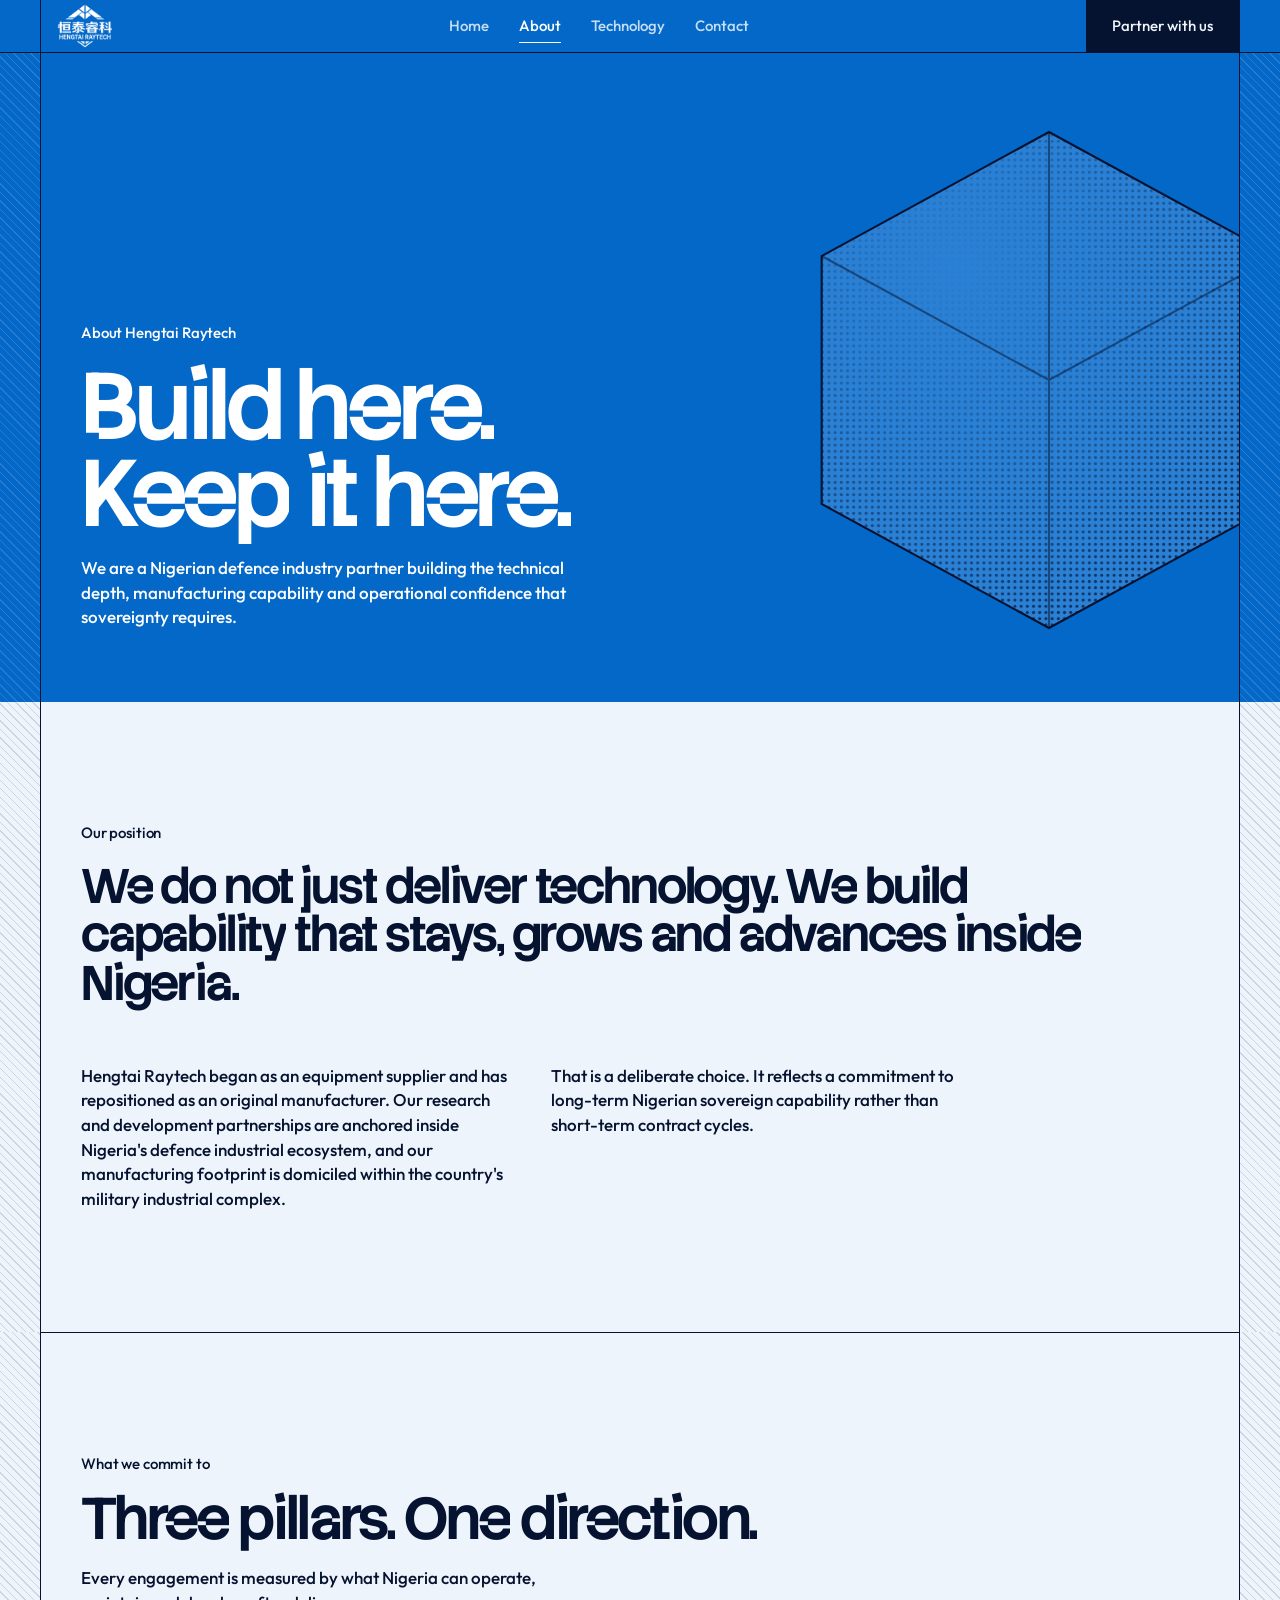
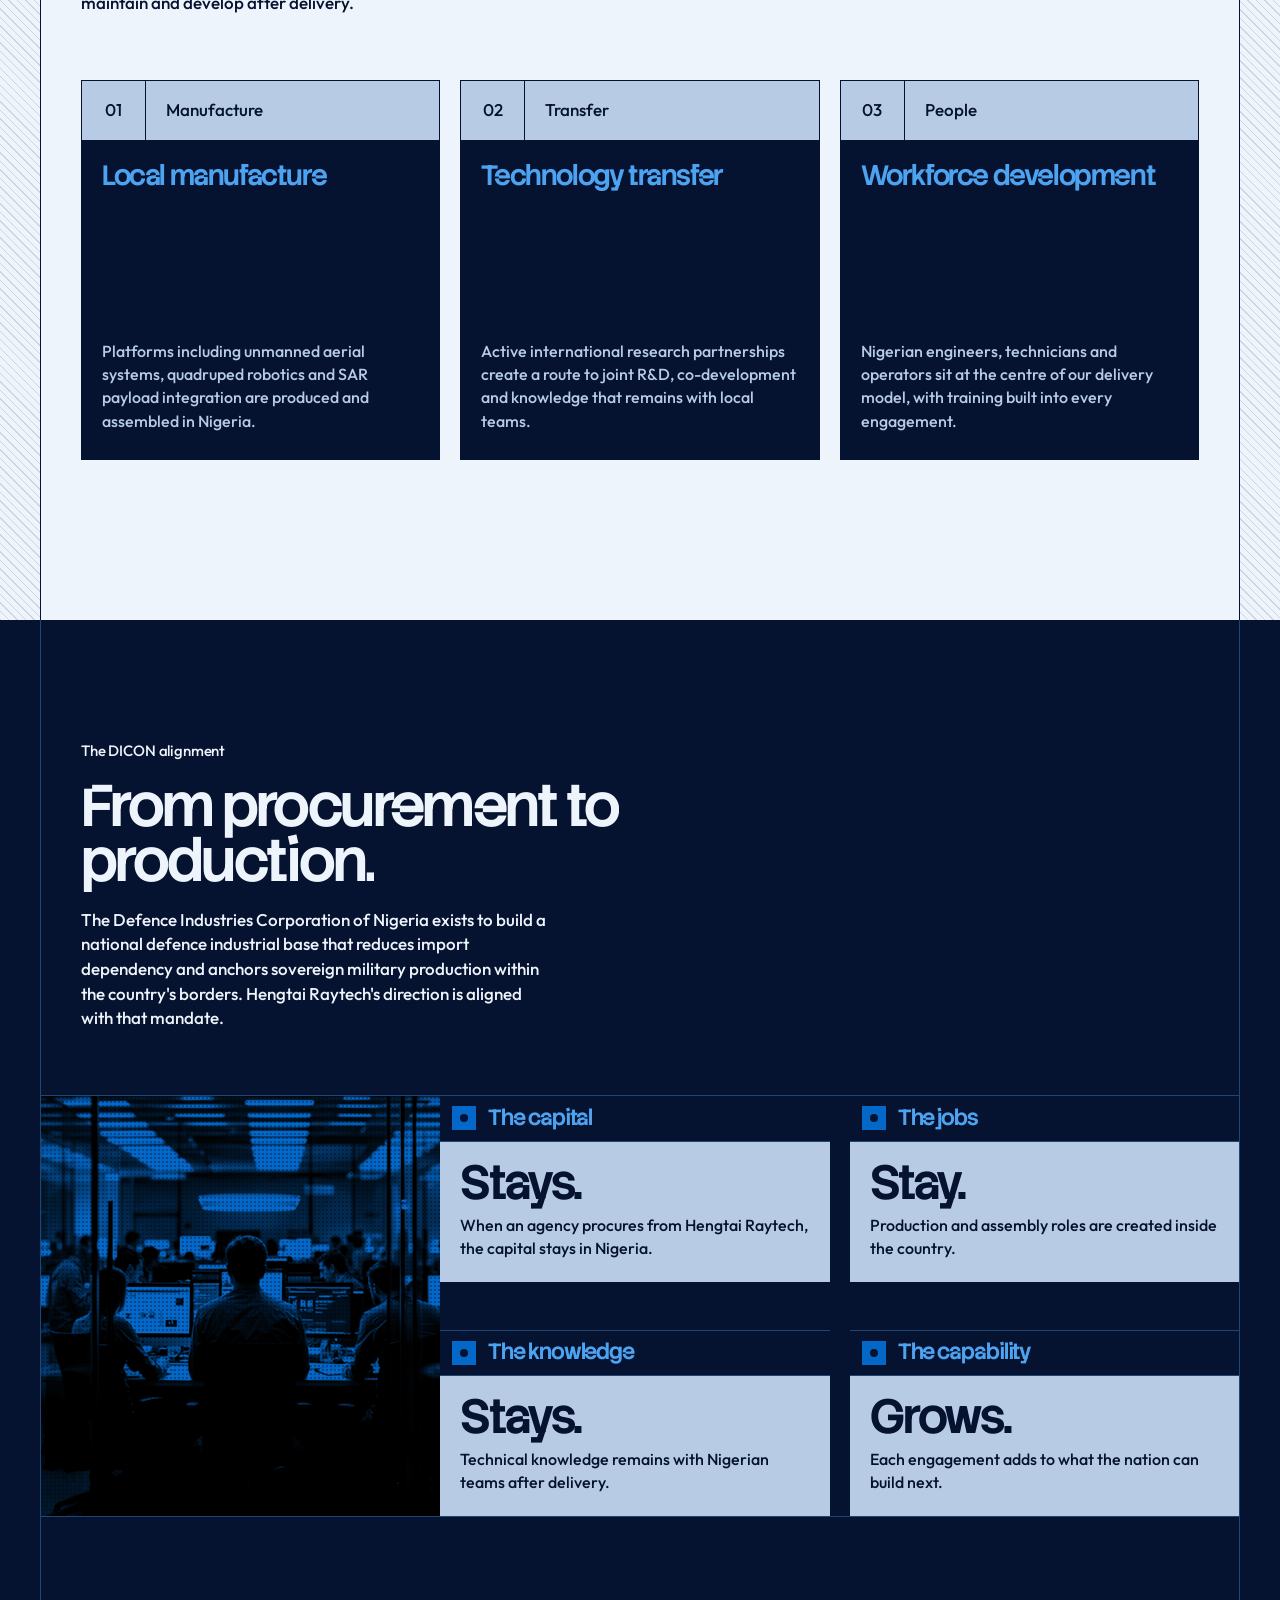
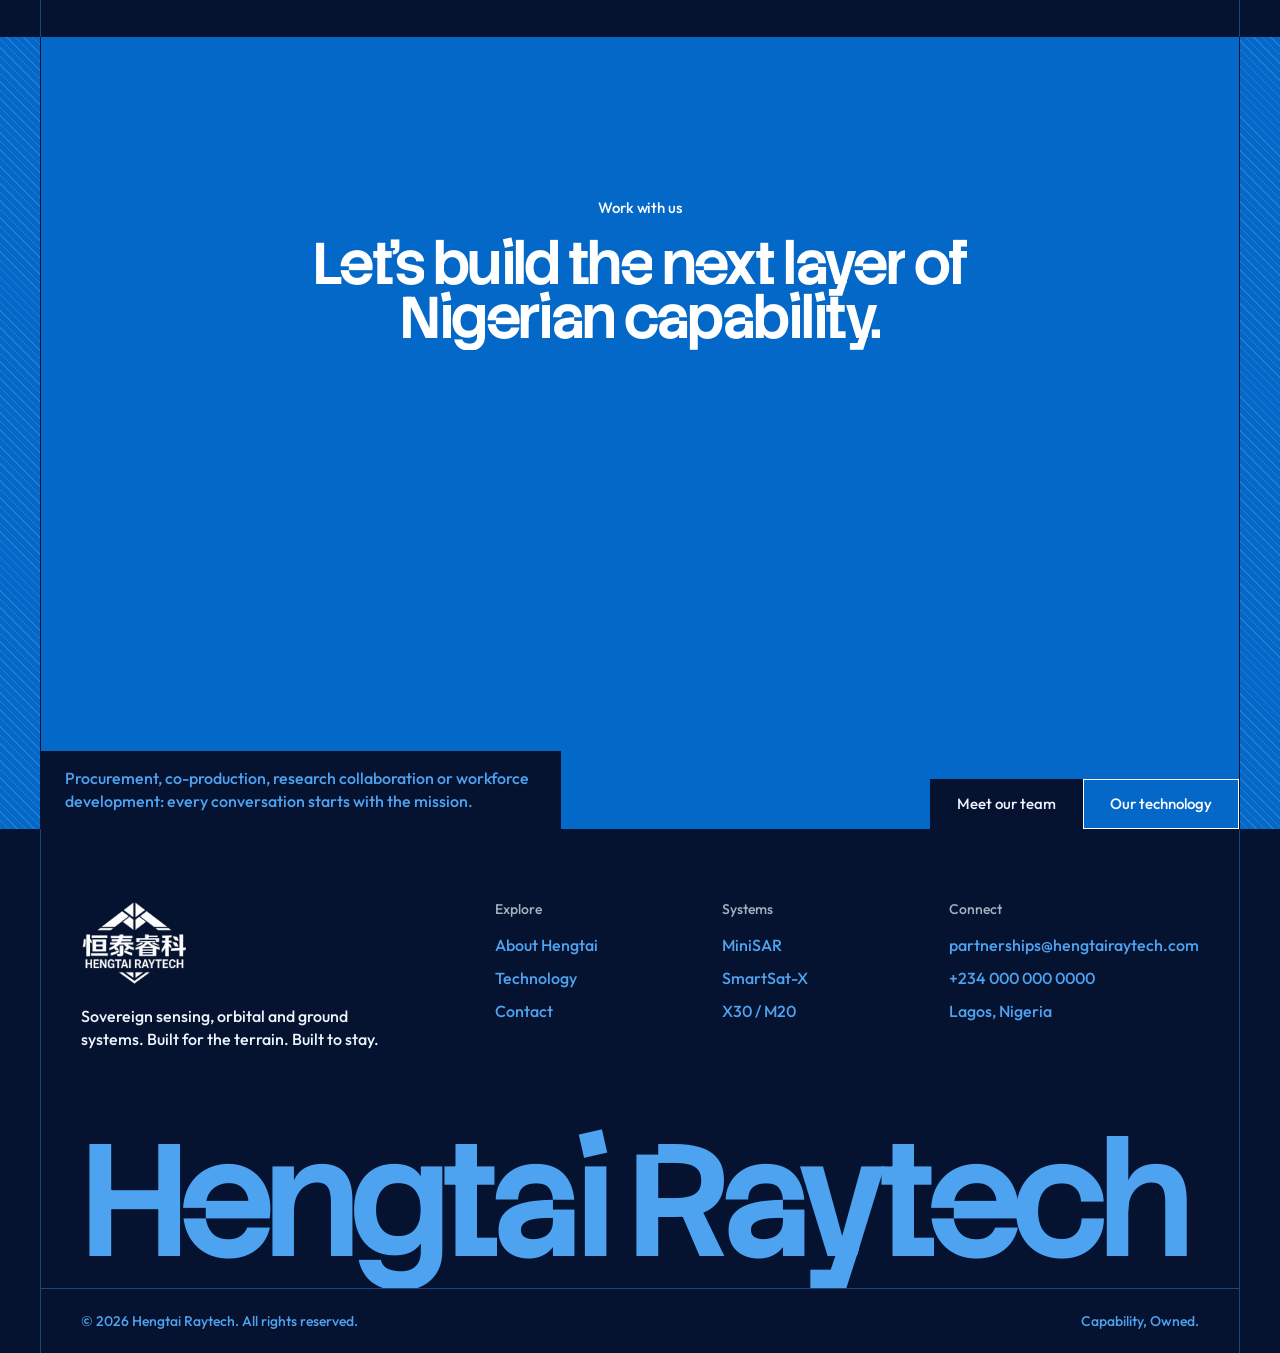
==== commit efcab828: "Use white Hengtai logo and full-name footer wordmark Header and footer now show the Hengtai Raytech " ====
--- a/about.html
+++ b/about.html
@@ -17,7 +17,7 @@
 
 <header class="site-header">
   <div class="frame">
-    <a class="brand" href="index.html"><span class="brand__mark">HR</span>Hengtai Raytech</a>
+    <a class="brand" href="index.html" aria-label="Hengtai Raytech home"><img class="brand__logo brand__logo--white" src="assets/img/logo/hrtlogo-white.png" alt="Hengtai Raytech" width="142" height="114"><img class="brand__logo brand__logo--blue" src="assets/img/logo/hrtlogo-blue.png" alt="" width="142" height="114"></a>
     <nav class="nav" aria-label="Primary">
       <a href="index.html">Home</a>
       <a class="is-active" href="about.html">About</a>
@@ -149,18 +149,18 @@
 
 </main>
 
-<footer class="footer" style="position:relative;z-index:4">
+<footer class="footer" data-header="ink" style="position:relative;z-index:4">
   <div class="frame">
     <div class="footer__grid">
       <div>
-        <a class="brand" href="index.html" style="padding-left:0"><span class="brand__mark">HR</span>Hengtai Raytech</a>
+        <a class="brand brand--footer" href="index.html" aria-label="Hengtai Raytech home"><img class="brand__logo" src="assets/img/logo/hrtlogo-white.png" alt="Hengtai Raytech" width="142" height="114"></a>
         <p class="footer__tag">Sovereign sensing, orbital and ground systems. Built for the terrain. Built to stay.</p>
       </div>
       <div><h4>Explore</h4><a href="about.html">About Hengtai</a><a href="service.html">Technology</a><a href="contact.html">Contact</a></div>
       <div><h4>Systems</h4><a href="service.html#minisar">MiniSAR</a><a href="service.html#smartsat">SmartSat-X</a><a href="service.html#ground">X30 / M20</a></div>
       <div><h4>Connect</h4><a href="mailto:partnerships@hengtairaytech.com">partnerships@hengtairaytech.com</a><a href="tel:+2340000000000">+234 000 000 0000</a><a href="contact.html">Lagos, Nigeria</a></div>
     </div>
-    <div class="footer__word" aria-hidden="true">Hengtai</div>
+    <div class="footer__word" aria-hidden="true">Hengtai Raytech</div>
     <div class="footer__base"><span>© <span data-year>2026</span> Hengtai Raytech. All rights reserved.</span><span>Capability, Owned.</span></div>
   </div>
 </footer>
--- a/assets/css/style.css
+++ b/assets/css/style.css
@@ -415,3 +415,17 @@
 .band--signal :focus-visible, .site-header :focus-visible { outline-color: var(--on-signal); }
 .site-header[data-tone="blush"] :focus-visible { outline-color: var(--ink); }
 ::selection { background: var(--signal); color: var(--on-signal); }
+
+/* ---------- Logo ---------- */
+.brand__logo { height: 44px; width: auto; }
+.brand__logo--blue { display: none; }
+.site-header[data-tone="blush"] .brand__logo--white { display: none; }
+.site-header[data-tone="blush"] .brand__logo--blue { display: block; }
+.footer__grid a.brand--footer { display: inline-block; padding-left: 0; margin-bottom: 0; }
+.brand--footer .brand__logo { height: 84px; }
+
+/* Footer wordmark spans the frame */
+.footer__word { font-size: clamp(40px, 8.6vw, 124px); letter-spacing: -0.06em; line-height: 1.05; padding-top: 8px; padding-bottom: 4px; }
+@media (max-width: 600px) {
+  .footer__word { white-space: normal; font-size: 21vw; line-height: .86; }
+}
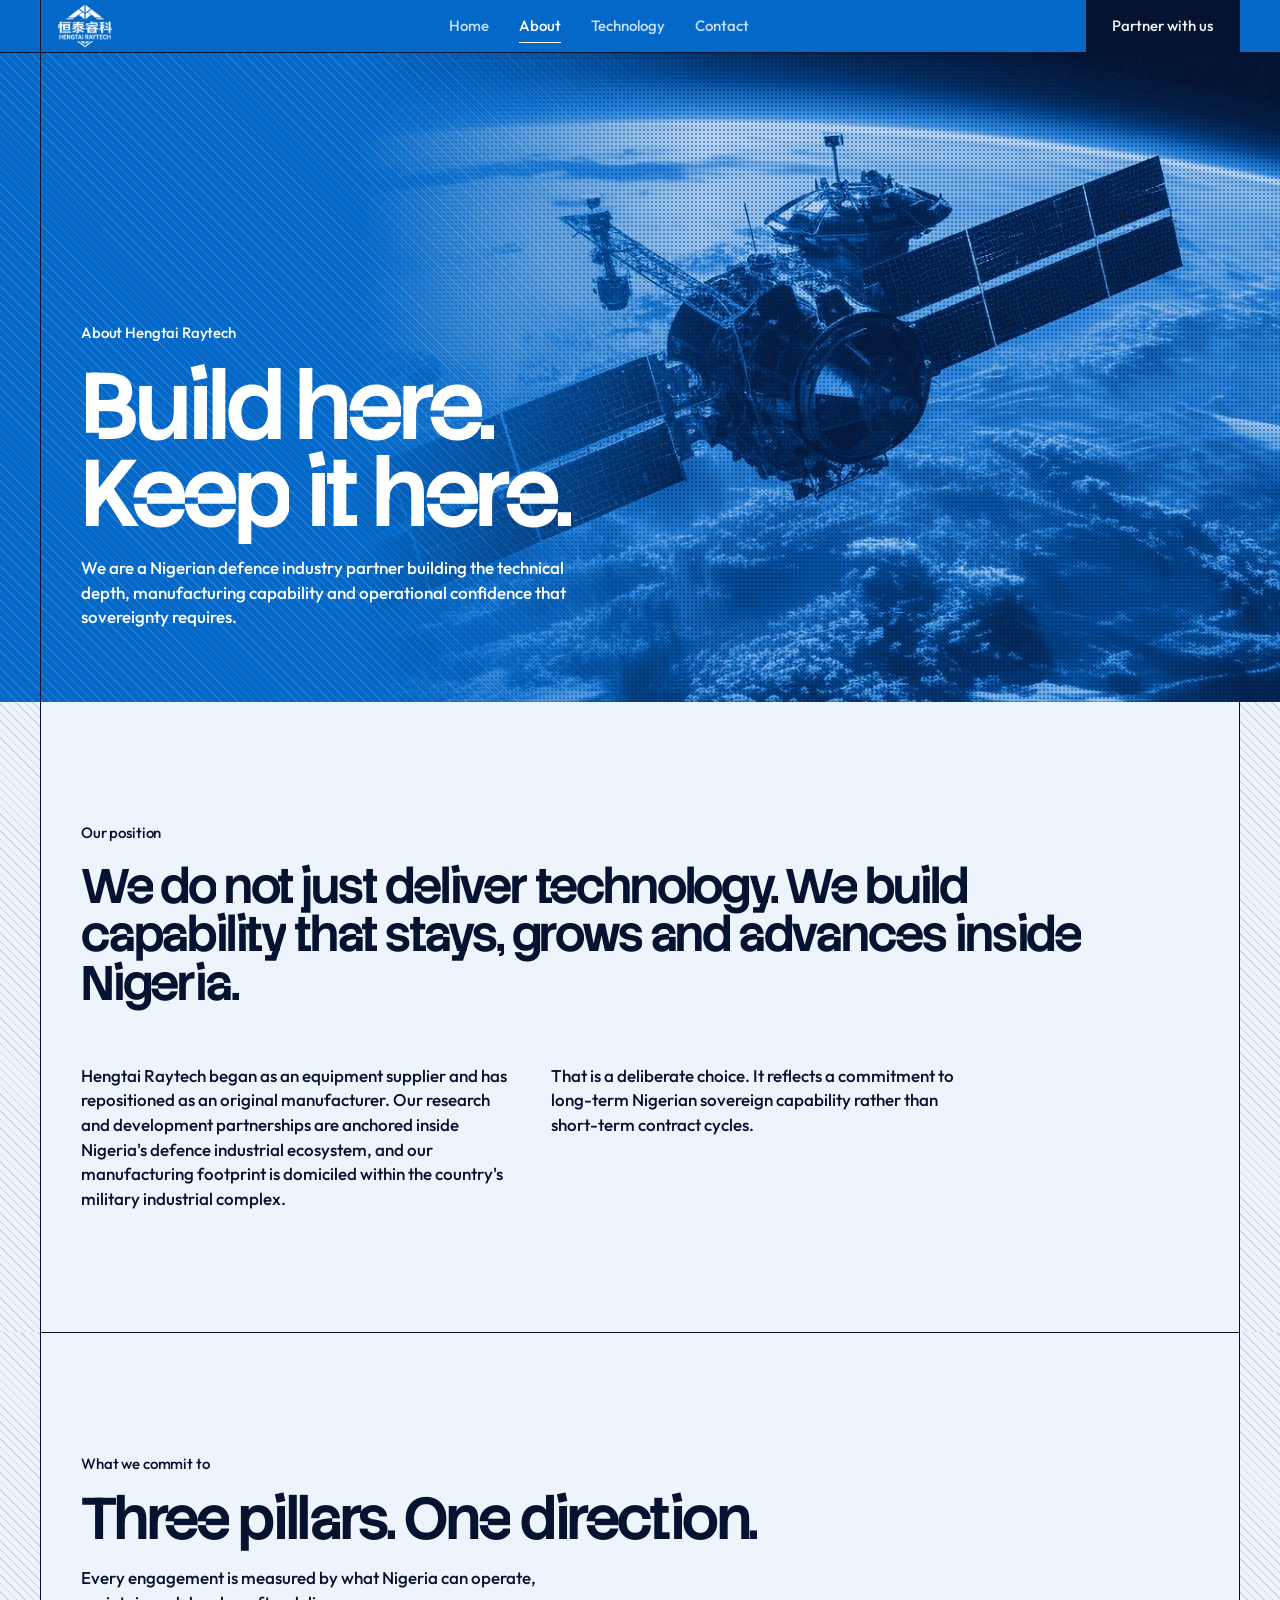
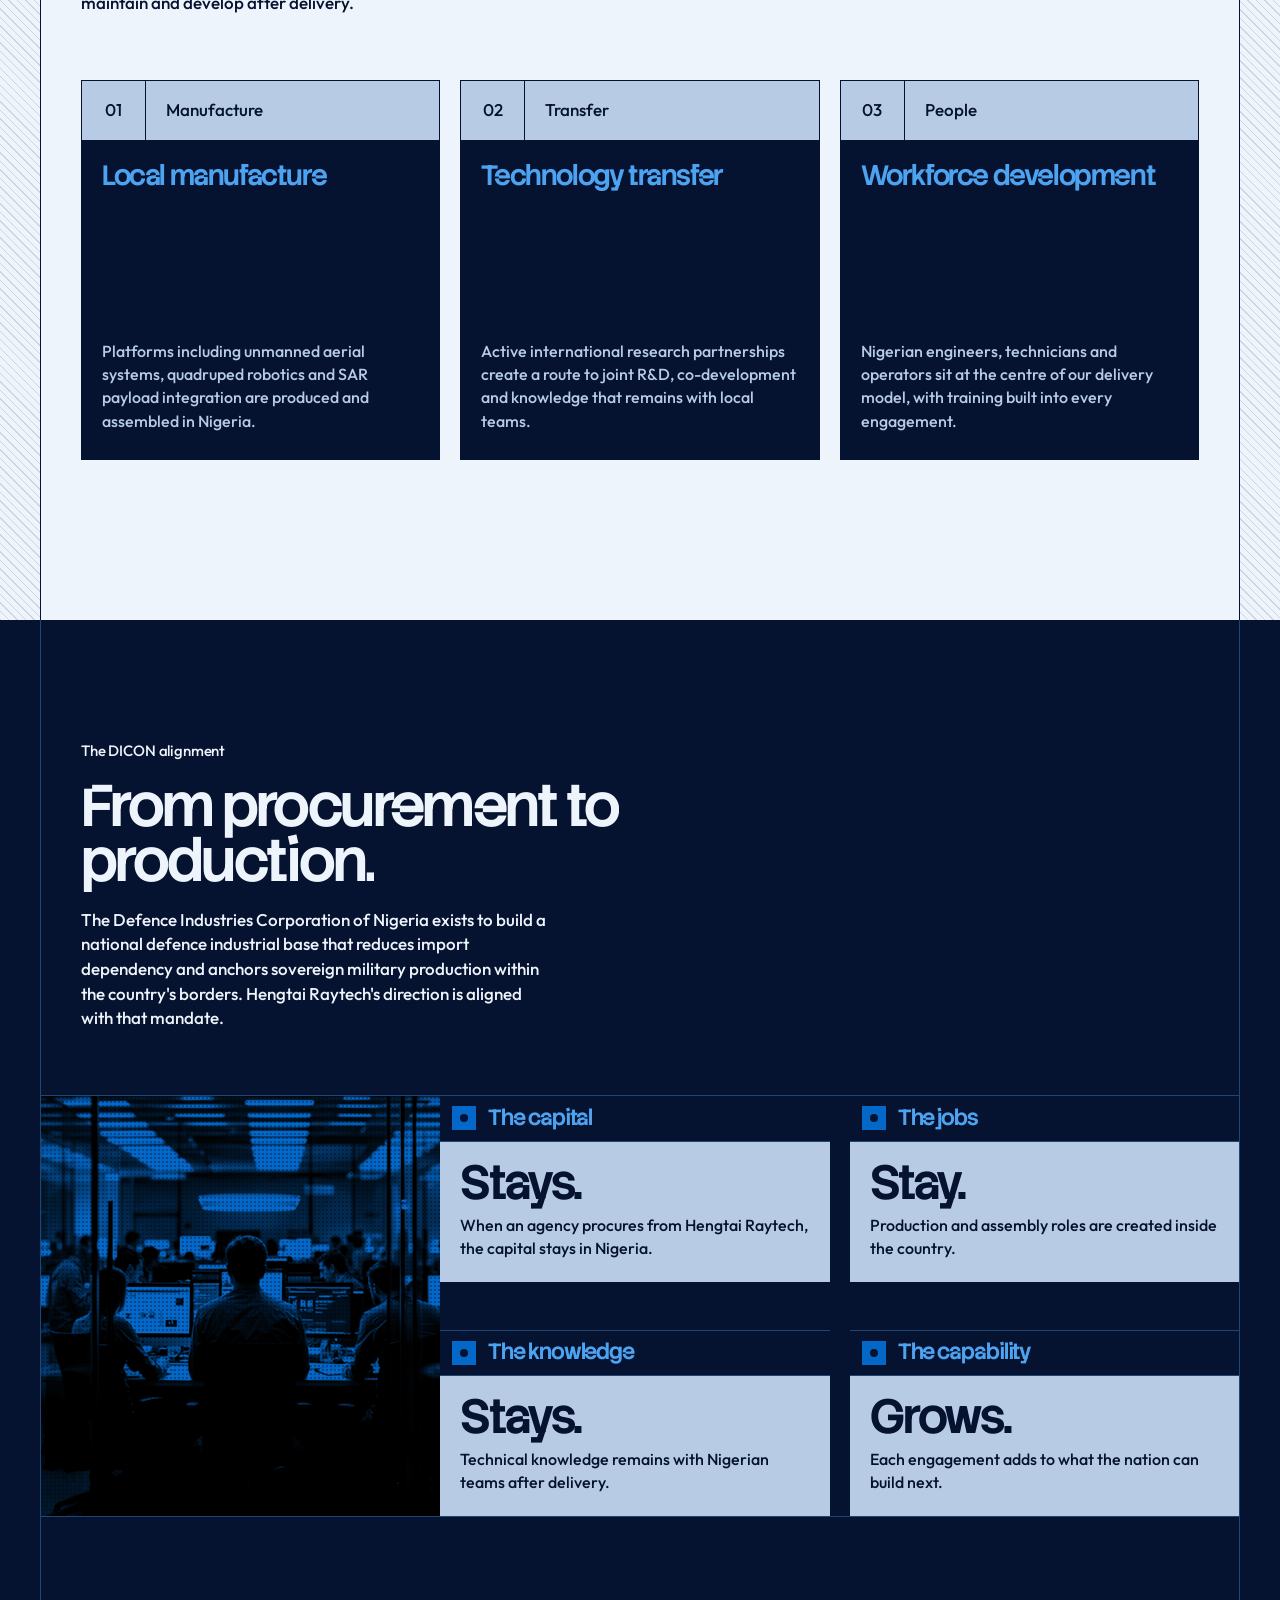
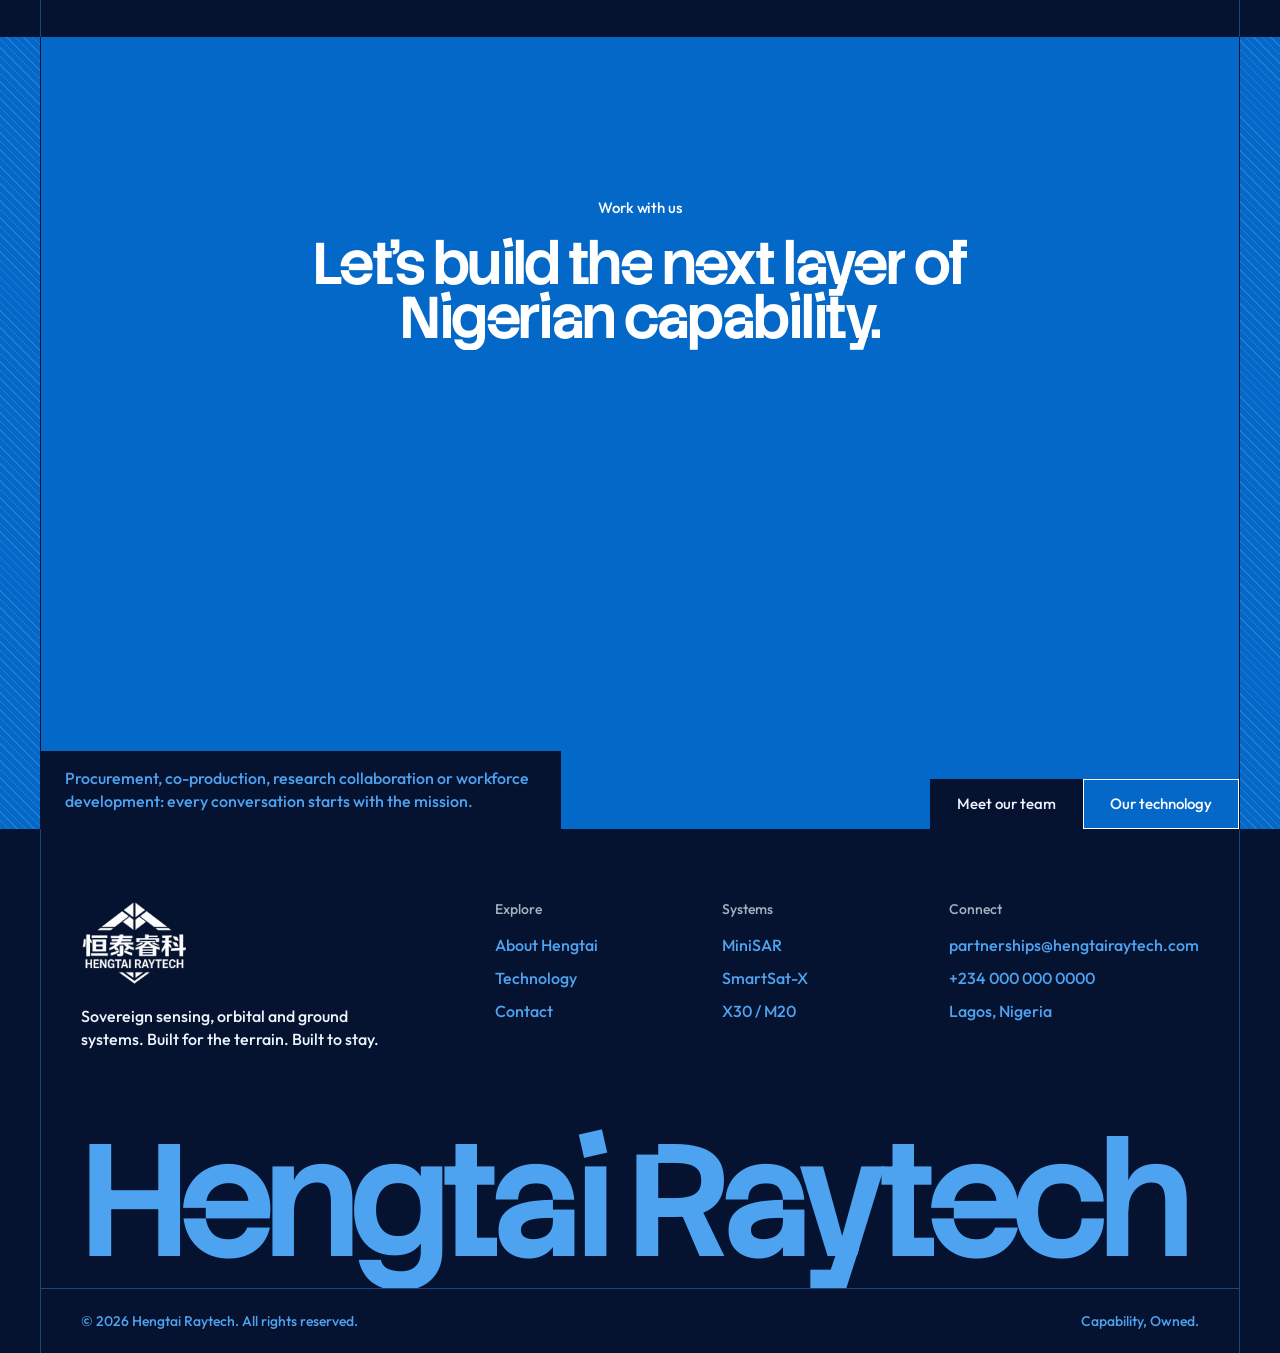
==== commit 01097f8d: "Use brochure satellite on About hero and radar on Contact hero The About hero now shows the brochure" ====
--- a/about.html
+++ b/about.html
@@ -3,23 +3,143 @@
 <head>
   <meta charset="utf-8">
   <meta name="viewport" content="width=device-width, initial-scale=1">
-  <title>About | Hengtai Raytech</title>
-  <meta name="description" content="Hengtai Raytech is a Nigerian defence industry partner building sovereign manufacturing, technology transfer and workforce capability.">
+  <!-- seo:start -->
+  <title>About Hengtai Raytech | Nigerian Defence Industry Partner</title>
+  <meta name="description" content="Hengtai Raytech is a DICON-aligned Nigerian defence manufacturer building local production, technology transfer and a skilled workforce for sovereign security.">
+  <meta name="robots" content="index, follow, max-image-preview:large">
+  <link rel="canonical" href="https://hengtairaytech.com/about.html">
+  <meta property="og:type" content="website">
+  <meta property="og:site_name" content="Hengtai Raytech">
+  <meta property="og:locale" content="en_NG">
+  <meta property="og:title" content="About Hengtai Raytech | Nigerian Defence Industry Partner">
+  <meta property="og:description" content="Hengtai Raytech is a DICON-aligned Nigerian defence manufacturer building local production, technology transfer and a skilled workforce for sovereign security.">
+  <meta property="og:url" content="https://hengtairaytech.com/about.html">
+  <meta property="og:image" content="https://hengtairaytech.com/assets/img/og-image.jpg">
+  <meta property="og:image:width" content="1200">
+  <meta property="og:image:height" content="630">
+  <meta property="og:image:alt" content="Hengtai Raytech: Capability, owned. Sovereign SAR sensing, orbital payloads and ground robotics, built in Nigeria.">
+  <meta name="twitter:card" content="summary_large_image">
+  <meta name="twitter:title" content="About Hengtai Raytech | Nigerian Defence Industry Partner">
+  <meta name="twitter:description" content="Hengtai Raytech is a DICON-aligned Nigerian defence manufacturer building local production, technology transfer and a skilled workforce for sovereign security.">
+  <meta name="twitter:image" content="https://hengtairaytech.com/assets/img/og-image.jpg">
+  <script type="application/ld+json">
+{
+  "@context": "https://schema.org",
+  "@graph": [
+    {
+      "@type": "Organization",
+      "@id": "https://hengtairaytech.com/#organization",
+      "name": "Hengtai Raytech",
+      "alternateName": [
+        "恒泰睿科",
+        "Hengtai Raytech Nigeria"
+      ],
+      "url": "https://hengtairaytech.com/",
+      "logo": {
+        "@type": "ImageObject",
+        "url": "https://hengtairaytech.com/assets/img/icon-512.png",
+        "width": 512,
+        "height": 512
+      },
+      "image": "https://hengtairaytech.com/assets/img/og-image.jpg",
+      "description": "Nigerian defence industry partner that designs, builds and deploys SAR sensing, orbital payloads and autonomous ground robotics.",
+      "slogan": "Capability, Owned.",
+      "email": "partnerships@hengtairaytech.com",
+      "address": {
+        "@type": "PostalAddress",
+        "addressLocality": "Lagos",
+        "addressCountry": "NG"
+      },
+      "areaServed": {
+        "@type": "Country",
+        "name": "Nigeria"
+      },
+      "knowsAbout": [
+        "Synthetic aperture radar",
+        "Intelligence, surveillance and reconnaissance",
+        "Small satellite payloads",
+        "Quadruped robotics",
+        "Ground moving target indication",
+        "Defence manufacturing"
+      ],
+      "contactPoint": {
+        "@type": "ContactPoint",
+        "contactType": "sales",
+        "email": "partnerships@hengtairaytech.com",
+        "areaServed": "NG",
+        "availableLanguage": "English"
+      }
+    },
+    {
+      "@type": "WebSite",
+      "@id": "https://hengtairaytech.com/#website",
+      "url": "https://hengtairaytech.com/",
+      "name": "Hengtai Raytech",
+      "inLanguage": "en",
+      "publisher": {
+        "@id": "https://hengtairaytech.com/#organization"
+      }
+    },
+    {
+      "@type": "AboutPage",
+      "@id": "https://hengtairaytech.com/about.html#webpage",
+      "url": "https://hengtairaytech.com/about.html",
+      "name": "About Hengtai Raytech | Nigerian Defence Industry Partner",
+      "description": "Hengtai Raytech is a DICON-aligned Nigerian defence manufacturer building local production, technology transfer and a skilled workforce for sovereign security.",
+      "inLanguage": "en",
+      "isPartOf": {
+        "@id": "https://hengtairaytech.com/#website"
+      },
+      "about": {
+        "@id": "https://hengtairaytech.com/#organization"
+      },
+      "breadcrumb": {
+        "@id": "https://hengtairaytech.com/about.html#breadcrumb"
+      },
+      "primaryImageOfPage": {
+        "@type": "ImageObject",
+        "url": "https://hengtairaytech.com/assets/img/og-image.jpg"
+      }
+    },
+    {
+      "@type": "BreadcrumbList",
+      "@id": "https://hengtairaytech.com/about.html#breadcrumb",
+      "itemListElement": [
+        {
+          "@type": "ListItem",
+          "position": 1,
+          "name": "Home",
+          "item": "https://hengtairaytech.com/"
+        },
+        {
+          "@type": "ListItem",
+          "position": 2,
+          "name": "About",
+          "item": "https://hengtairaytech.com/about.html"
+        }
+      ]
+    }
+  ]
+}
+</script>
+  <!-- seo:end -->
   <meta name="theme-color" content="#0368c8">
-  <link rel="preconnect" href="https://fonts.googleapis.com">
-  <link rel="preconnect" href="https://fonts.gstatic.com" crossorigin>
-  <link rel="stylesheet" href="https://fonts.googleapis.com/css2?family=Stack+Sans+Notch:wght@400..700&family=Outfit:wght@400;500;600&display=swap">
+  <link rel="preload" href="assets/fonts/stack-sans-notch-latin.woff2" as="font" type="font/woff2" crossorigin>
+  <link rel="preload" href="assets/fonts/outfit-latin.woff2" as="font" type="font/woff2" crossorigin>
   <link rel="stylesheet" href="assets/css/style.css">
   <link rel="icon" href="assets/img/favicon.svg" type="image/svg+xml">
+  <link rel="icon" href="assets/img/favicon-32.png" sizes="32x32" type="image/png">
+  <link rel="apple-touch-icon" href="assets/img/apple-touch-icon.png">
+  <link rel="manifest" href="site.webmanifest">
 </head>
 <body>
 <a class="skip" href="#main">Skip to content</a>
 
 <header class="site-header">
   <div class="frame">
-    <a class="brand" href="index.html" aria-label="Hengtai Raytech home"><img class="brand__logo brand__logo--white" src="assets/img/logo/hrtlogo-white.png" alt="Hengtai Raytech" width="142" height="114"><img class="brand__logo brand__logo--blue" src="assets/img/logo/hrtlogo-blue.png" alt="" width="142" height="114"></a>
+    <a class="brand" href="./" aria-label="Hengtai Raytech home"><img class="brand__logo brand__logo--white" src="assets/img/logo/hrtlogo-white.png" alt="Hengtai Raytech" width="142" height="114"><img class="brand__logo brand__logo--blue" src="assets/img/logo/hrtlogo-blue.png" alt="" width="142" height="114"></a>
     <nav class="nav" aria-label="Primary">
-      <a href="index.html">Home</a>
+      <a href="./">Home</a>
       <a class="is-active" href="about.html">About</a>
       <a href="service.html">Technology</a>
       <a href="contact.html">Contact</a>
@@ -30,26 +150,15 @@
 </header>
 
 <main id="main">
-
   <!-- Hero -->
-  <section class="band band--signal hero hero--short" data-header="signal">
-    <div class="frame">
-      <div class="hero__visual" aria-hidden="true">
-        <svg class="globe" viewBox="0 0 600 600">
-          <defs>
-            <pattern id="dots-a" width="6" height="6" patternUnits="userSpaceOnUse"><circle cx="3" cy="3" r="1.5" fill="#051230"/></pattern>
-            <radialGradient id="shade-a" cx="35%" cy="32%" r="75%">
-              <stop offset="0" stop-color="#fff" stop-opacity="0"/><stop offset=".55" stop-color="#fff" stop-opacity=".45"/><stop offset="1" stop-color="#fff" stop-opacity="1"/>
-            </radialGradient>
-            <mask id="mask-a"><rect width="600" height="600" fill="url(#shade-a)"/></mask>
-          </defs>
-          <g class="spin" fill="none" stroke="#051230" stroke-width="2">
-            <path d="M300 60 L520 180 V420 L300 540 L80 420 V180 Z" fill="#2a80d4"/>
-            <path d="M300 60 V300 M300 300 L520 180 M300 300 L80 180 M300 300 V540" stroke-opacity=".5"/>
-          </g>
-          <path d="M300 60 L520 180 V420 L300 540 L80 420 V180 Z" fill="url(#dots-a)" mask="url(#mask-a)"/>
-        </svg>
-      </div>
+  <section class="band band--signal hero hero--short hero--photo" data-header="signal">
+    <div class="hero-photo">
+      <picture>
+        <source media="(max-width: 960px)" srcset="assets/img/about-satellite-960.jpg" width="960" height="1040">
+        <img src="assets/img/about-satellite.jpg" alt="Satellite in orbit above Earth" width="1920" height="1080" fetchpriority="high">
+      </picture>
+    </div>
+    <div class="frame">
       <div class="hero__body pad">
         <p class="eyebrow fade">About Hengtai Raytech</p>
         <h1 class="display reveal">Build here.<br>Keep it here.</h1>
@@ -108,7 +217,7 @@
       </div>
       <div class="split">
         <div class="split__media">
-          <img src="assets/img/operations.jpg" alt="Operations team monitoring systems in a control room" loading="lazy">
+          <img src="assets/img/operations.jpg" alt="Operations team monitoring systems in a control room" loading="lazy" width="870" height="550">
         </div>
         <div class="tiles">
           <div class="tile fade">
@@ -146,25 +255,24 @@
       </div>
     </div>
   </section>
-
 </main>
 
 <footer class="footer" data-header="ink" style="position:relative;z-index:4">
   <div class="frame">
     <div class="footer__grid">
       <div>
-        <a class="brand brand--footer" href="index.html" aria-label="Hengtai Raytech home"><img class="brand__logo" src="assets/img/logo/hrtlogo-white.png" alt="Hengtai Raytech" width="142" height="114"></a>
+        <a class="brand brand--footer" href="./" aria-label="Hengtai Raytech home"><img class="brand__logo" src="assets/img/logo/hrtlogo-white.png" alt="Hengtai Raytech" width="142" height="114"></a>
         <p class="footer__tag">Sovereign sensing, orbital and ground systems. Built for the terrain. Built to stay.</p>
       </div>
-      <div><h4>Explore</h4><a href="about.html">About Hengtai</a><a href="service.html">Technology</a><a href="contact.html">Contact</a></div>
-      <div><h4>Systems</h4><a href="service.html#minisar">MiniSAR</a><a href="service.html#smartsat">SmartSat-X</a><a href="service.html#ground">X30 / M20</a></div>
-      <div><h4>Connect</h4><a href="mailto:partnerships@hengtairaytech.com">partnerships@hengtairaytech.com</a><a href="tel:+2340000000000">+234 000 000 0000</a><a href="contact.html">Lagos, Nigeria</a></div>
+      <div><p class="footer__label">Explore</p><a href="about.html">About Hengtai</a><a href="service.html">Technology</a><a href="contact.html">Contact</a></div>
+      <div><p class="footer__label">Systems</p><a href="service.html#minisar">MiniSAR</a><a href="service.html#smartsat">SmartSat-X</a><a href="service.html#ground">X30 / M20</a></div>
+      <div><p class="footer__label">Connect</p><a href="mailto:partnerships@hengtairaytech.com">partnerships@hengtairaytech.com</a><a href="tel:+2340000000000">+234 000 000 0000</a><a href="contact.html">Lagos, Nigeria</a></div>
     </div>
     <div class="footer__word" aria-hidden="true">Hengtai Raytech</div>
     <div class="footer__base"><span>© <span data-year>2026</span> Hengtai Raytech. All rights reserved.</span><span>Capability, Owned.</span></div>
   </div>
 </footer>
 
-<script src="assets/js/main.js"></script>
+<script src="assets/js/main.js" defer></script>
 </body>
 </html>
--- a/assets/css/style.css
+++ b/assets/css/style.css
@@ -1,4 +1,8 @@
 /* Hengtai Raytech — sitewide styles */
+
+/* Self-hosted fonts (SIL Open Font License), Latin subset */
+@font-face { font-family: 'Stack Sans Notch'; font-style: normal; font-weight: 400 700; font-display: swap; src: url('../fonts/stack-sans-notch-latin.woff2') format('woff2'); }
+@font-face { font-family: 'Outfit'; font-style: normal; font-weight: 400 600; font-display: swap; src: url('../fonts/outfit-latin.woff2') format('woff2'); }
 
 :root {
   --ink: #051230;          /* deep navy */
@@ -305,7 +309,7 @@
 .footer { background: var(--ink); color: var(--accent); }
 .footer .frame { border-color: rgba(78, 163, 240, .35); background: var(--ink); }
 .footer__grid { display: grid; grid-template-columns: 2fr repeat(3, 1fr); gap: 40px; padding: 72px var(--gutter) 56px; }
-.footer__grid h4 { font-family: var(--body); font-size: 14px; letter-spacing: 0; font-weight: 500; color: var(--blush); opacity: .7; margin-bottom: 16px; line-height: 1.2; }
+.footer__grid .footer__label { font-family: var(--body); font-size: 14px; letter-spacing: 0; font-weight: 500; color: var(--blush); opacity: .7; margin-bottom: 16px; line-height: 1.2; }
 .footer__grid a { display: block; font-weight: 500; margin-bottom: 10px; transition: color .2s; }
 .footer__grid a:hover { color: var(--blush); }
 .footer__tag { max-width: 300px; font-weight: 500; color: var(--blush); margin-top: 14px; }
@@ -429,3 +433,61 @@
 @media (max-width: 600px) {
   .footer__word { white-space: normal; font-size: 21vw; line-height: .86; }
 }
+
+/* ---------- Home hero planet ---------- */
+.hero { position: relative; overflow: hidden; }
+.planet {
+  --size: min(128vh, 1250px);
+  position: absolute; z-index: 1; pointer-events: none;
+  width: var(--size); aspect-ratio: 1;
+  left: calc(100% - var(--size) * .64);
+  top: 15vh;
+}
+.planet__earth { position: absolute; inset: 5%; width: 90%; height: 90%; image-rendering: pixelated; }
+.planet__orbit { position: absolute; inset: 0; width: 100%; height: 100%; overflow: visible; }
+.planet .orbit { transform-origin: 50% 50%; animation: spin 40s linear infinite; }
+@media (prefers-reduced-motion: reduce) { .planet .orbit { animation: none; } }
+@media (max-width: 960px) {
+  .planet { --size: 130vw; left: calc(100% - var(--size) * .62); top: 70px; opacity: .85; }
+}
+
+/* ---------- Photo panels (mission steps, systems) ---------- */
+figure.step__art, figure.system__art { margin: 0; }
+.step__art--photo img, .system__art--photo img { position: absolute; inset: 0; width: 100%; height: 100%; object-fit: cover; transform: scale(1.04); transition: transform 1.2s var(--ease); }
+.step__art--photo::before, .system__art--photo::before { z-index: 1; opacity: .55; }
+.step:hover .step__art--photo img, .system:hover .system__art--photo img { transform: scale(1); }
+.credit { position: absolute; z-index: 2; right: 10px; bottom: 8px; max-width: 70%; padding: 3px 8px; background: rgba(5, 18, 48, .7); color: var(--blush); font-size: 11px; font-weight: 500; line-height: 1.3; text-align: right; }
+@media (prefers-reduced-motion: reduce) { .step__art--photo img, .system__art--photo img { transform: none; transition: none; } }
+
+/* ---------- Robotics photos ---------- */
+.fleet { position: relative; margin: 0 0 20px; height: 360px; overflow: hidden; border: 1px solid var(--ink); background: var(--ink); }
+.fleet img { width: 100%; height: 100%; object-fit: cover; }
+.fleet::after { content: ''; position: absolute; inset: 0; background-image: radial-gradient(rgba(78, 163, 240, .3) 1.1px, transparent 1.4px); background-size: 6px 6px; opacity: .55; pointer-events: none; }
+.bot__media { position: relative; display: grid; place-items: center; height: 340px; padding: 24px; border-bottom: 1px solid var(--ink); background: var(--blush); overflow: hidden; }
+.bot__media::before { content: ''; position: absolute; inset: 0; background-image: radial-gradient(rgba(5, 18, 48, .14) 1px, transparent 1.3px); background-size: 6px 6px; }
+.bot__media img { position: absolute; inset: 24px; width: calc(100% - 48px); height: calc(100% - 48px); object-fit: contain; filter: drop-shadow(0 18px 18px rgba(5, 18, 48, .25)); transition: transform .8s var(--ease); }
+.bot:hover .bot__media img { transform: translateY(-6px); }
+@media (max-width: 600px) {
+  .fleet { height: 220px; }
+  .bot__media { height: 260px; }
+}
+@media (prefers-reduced-motion: reduce) { .bot:hover .bot__media img { transform: none; } }
+
+/* ---------- About hero: satellite photo ---------- */
+.hero-photo { position: absolute; z-index: 1; top: 0; right: 0; bottom: 0; width: 72%; pointer-events: none;
+  -webkit-mask-image: linear-gradient(90deg, transparent 0%, #000 38%); mask-image: linear-gradient(90deg, transparent 0%, #000 38%); }
+.hero-photo img { width: 100%; height: 100%; object-fit: cover; object-position: 42% 50%; }
+.hero-photo::after { content: ''; position: absolute; inset: 0; background-image: radial-gradient(rgba(5, 18, 48, .35) 1px, transparent 1.3px); background-size: 4px 4px; }
+.hero--photo .frame { background: transparent; }
+@media (max-width: 960px) {
+  .hero-photo { left: 0; width: auto; bottom: 30%;
+    -webkit-mask-image: linear-gradient(180deg, #000 55%, transparent 100%); mask-image: linear-gradient(180deg, #000 55%, transparent 100%); }
+  .hero-photo img { object-position: 50% 40%; }
+}
+
+/* ---------- Contact hero: radar, large and fully visible on phones ---------- */
+@media (max-width: 960px) {
+  .hero--radar .frame { justify-content: flex-start; }
+  .hero--radar .hero__visual { position: relative; right: auto; top: auto; width: min(100%, 520px); margin: 40px auto 8px; opacity: 1; }
+  .hero--radar .hero__body { padding-bottom: 56px; }
+}
